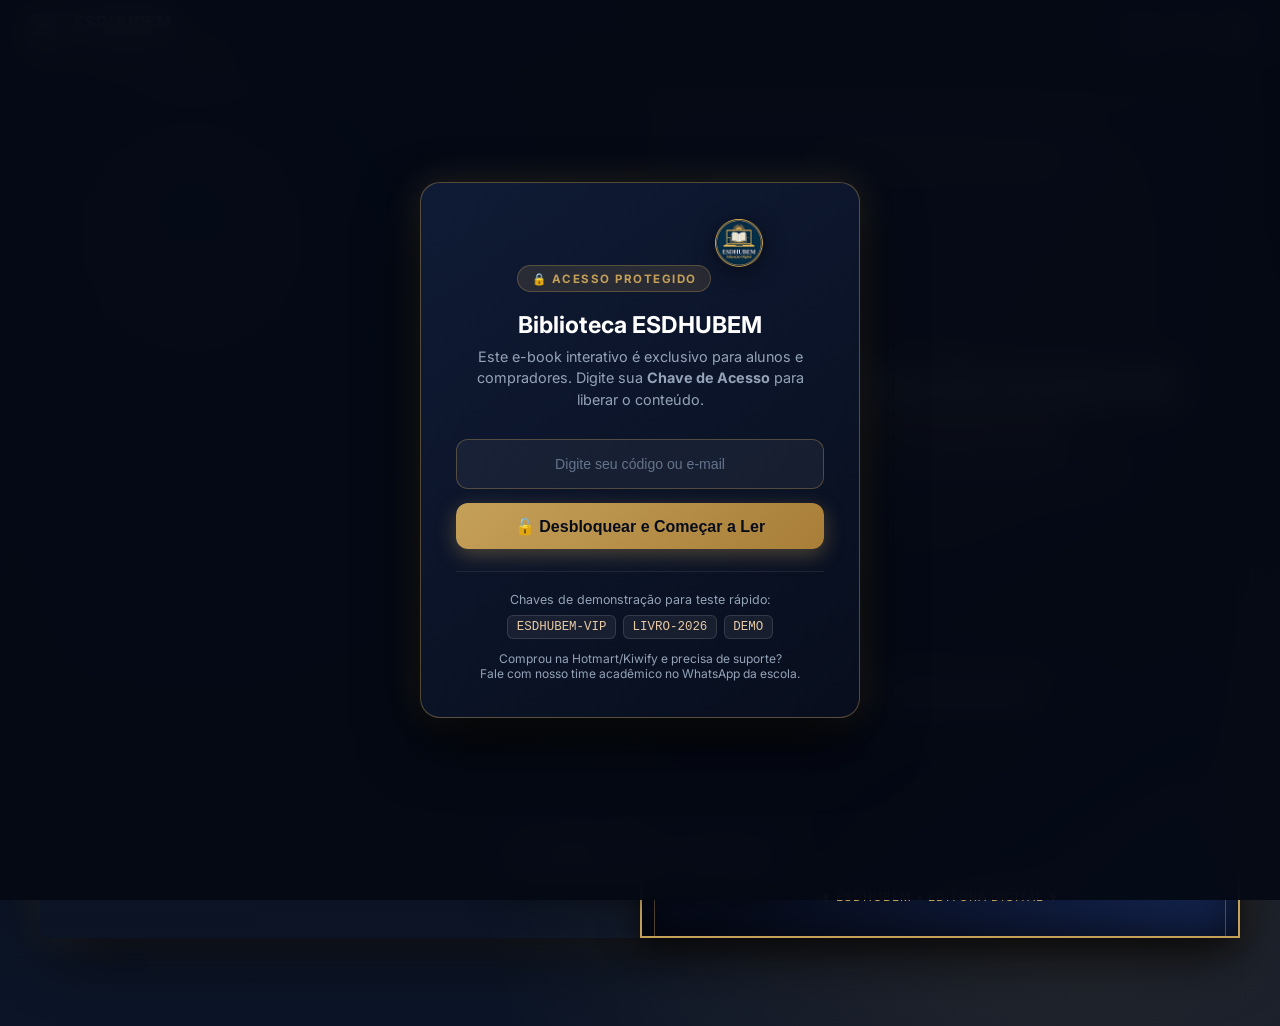
==== index.html @ 9908bfbb "feat: publicar leitor interativo Flipbook PWA com protecao por chave e multimidia" ====
﻿<!DOCTYPE html>
<html lang="pt-BR">
<head>
  <meta charset="UTF-8">
  <meta name="viewport" content="width=device-width, initial-scale=1.0, maximum-scale=1.0, user-scalable=no">
  <title>E-book Interativo | ESDHUBEM</title>
  
  <meta name="description" content="E-book interativo com páginas realistas, áudio-aulas e vídeos integrados da Escola ESDHUBEM.">
  <meta name="theme-color" content="#0F1A33">
  
  <!-- PWA Manifest & Icons -->
  <link rel="manifest" href="manifest.json">
  <link rel="apple-touch-icon" href="assets/icons/apple-touch-icon.png">
  <link rel="icon" type="image/png" href="assets/icons/pwa-192x192.png">
  
  <!-- Fonts -->
  <link rel="preconnect" href="https://fonts.googleapis.com">
  <link rel="preconnect" href="https://fonts.gstatic.com" crossorigin>
  <link href="https://fonts.googleapis.com/css2?family=Inter:wght@300;400;600;700&family=Merriweather:ital,wght@0,300;0,400;0,700;1,300;1,400&display=swap" rel="stylesheet">
  
  <link rel="stylesheet" href="assets/css/style.css">
</head>
<body>

  <!-- HEADER -->
  <header class="app-header">
    <div class="brand-wrapper">
      <img src="assets/images/logo-cursos.png" alt="ESDHUBEM Logo" class="brand-logo" onerror="this.src='assets/icons/pwa-192x192.png'">
      <div class="brand-titles">
        <h1>ESDHUBEM</h1>
        <span>E-books Interativos</span>
      </div>
    </div>
    
    <div class="header-actions">
      <button id="btnInstallApp" class="btn-install" title="Instalar aplicativo no celular">📲 Instalar App</button>
      <button id="btnToggleSound" class="btn-icon" title="Som de folhear">🔊</button>
      <button id="btnFullscreen" class="btn-icon" title="Modo tela cheia">⛶</button>
      <button id="btnLockBook" class="btn-icon" title="Bloquear / Trocar Chave">🔒</button>
    </div>
  </header>

  <!-- MAIN BOOK STAGE -->
  <main class="book-stage">
    <div id="bookContainer" class="flip-book-container">
      
      <!-- PÁGINA 1: CAPA -->
      <div class="page --cover" data-density="hard">
        <div class="cover-content">
          <div class="cover-badge">Edição Interativa Multimídia</div>
          
          <div class="cover-main">
            <h1 class="cover-title">
              TECNOLOGIA DO ESCREVER
              <span>E DO MAPEAR</span>
            </h1>
            <p class="cover-subtitle">Do Pensamento Visual à Estruturação Cognitiva</p>
          </div>
          
          <div class="cover-author">
            Escola Superior de Desenvolvimento Humano
            <strong>Profª. Silviane Silvério</strong>
          </div>
          
          <div class="cover-footer">
            ✦ ESDHUBEM • EDITORA DIGITAL ✦
          </div>
        </div>
      </div>

      <!-- PÁGINA 2: INTRODUÇÃO & DEDICATÓRIA -->
      <div class="page">
        <div class="page-header">
          <span>ESDHUBEM Publicações</span>
          <span>Apresentação</span>
        </div>
        <div class="page-body">
          <div class="chapter-badge">Mensagem Inicial</div>
          <h2 class="page-heading">Boas-vindas à Sua Nova Jornada</h2>
          
          <p class="page-text first-letter">
            A mente humana não foi projetada para armazenar pensamentos em gavetas rígidas, mas sim em redes associativas de ideias vívidas, conexões e significados.
          </p>
          <p class="page-text">
            Este material interativo foi desenhado com carinho pedagógico para oferecer a você não apenas um texto, mas uma <strong>experiência imersiva</strong> com áudios guiados, vídeos explicativos e exercícios instantâneos.
          </p>
          
          <div class="callout-box">
            "Mapear é transformar o caos do pensamento na arquitetura da compreensão."
          </div>
          
          <p class="page-text" style="font-size: 0.88rem; color: #555;">
            <strong>Dica de Leitura:</strong> No celular, arraste com o dedo na ponta da página para folhear. No computador, clique nas setas ou use as setas do teclado.
          </p>
        </div>
        <div class="page-footer">
          <span>Edição Exclusiva</span>
          <span>Pág. 02</span>
        </div>
      </div>

      <!-- PÁGINA 3: SUMÁRIO DINÂMICO -->
      <div class="page">
        <div class="page-header">
          <span>Sumário</span>
          <span>Navegação Rápida</span>
        </div>
        <div class="page-body">
          <div class="chapter-badge">Índice Interativo</div>
          <h2 class="page-heading">Conteúdo do Livro</h2>
          <p class="page-text" style="font-size: 0.88rem; color: #666;">Toque em qualquer capítulo para abrir diretamente na página:</p>
          
          <ul class="toc-list">
            <li class="toc-item" data-target="3">
              <span class="toc-title">Capítulo 1: Fundamentos da Escrita & Pensamento</span>
              <span class="toc-page">Pág. 04</span>
            </li>
            <li class="toc-item" data-target="4">
              <span class="toc-title">Capítulo 2: Áudio-aula Interativa do Método</span>
              <span class="toc-page">Pág. 05</span>
            </li>
            <li class="toc-item" data-target="5">
              <span class="toc-title">Capítulo 3: Demonstração em Vídeo na Prática</span>
              <span class="toc-page">Pág. 06</span>
            </li>
            <li class="toc-item" data-target="6">
              <span class="toc-title">Capítulo 4: Desafio & Quiz de Fixação</span>
              <span class="toc-page">Pág. 07</span>
            </li>
            <li class="toc-item" data-target="7">
              <span class="toc-title">Encerramento & Certificado de Leitura</span>
              <span class="toc-page">Pág. 08</span>
            </li>
          </ul>
        </div>
        <div class="page-footer">
          <span>Sumário Geral</span>
          <span>Pág. 03</span>
        </div>
      </div>

      <!-- PÁGINA 4: CAPÍTULO 1 (TEXTO EDITORIAL) -->
      <div class="page">
        <div class="page-header">
          <span>Capítulo 1</span>
          <span>Fundamentos</span>
        </div>
        <div class="page-body">
          <div class="chapter-badge">Capítulo 1</div>
          <h2 class="page-heading">A Ciência da Escrita Estruturada</h2>
          
          <p class="page-text first-letter">
            Quando escrevemos à mão ou através de esquemas espaciais, ativamos áreas corticais ligadas à memória de longo prazo e ao raciocínio analítico.
          </p>
          <p class="page-text">
            O método desenvolvido na ESDHUBEM divide a aprendizagem em três pilares fundamentais:
          </p>
          
          <ul style="margin-left: 1.2rem; margin-bottom: 1rem; font-size: 0.94rem;">
            <li><strong>Captação:</strong> O registro sem julgamento das ideias-chave.</li>
            <li><strong>Destilação:</strong> O filtro do essencial, eliminando ruídos.</li>
            <li><strong>Espacialização:</strong> O arranjo em mapas mentais e gráficos.</li>
          </ul>

          <div class="callout-box">
            "A clareza do texto é o espelho exato da clareza do raciocínio."
          </div>
        </div>
        <div class="page-footer">
          <span>Tecnologia do Escrever</span>
          <span>Pág. 04</span>
        </div>
      </div>

      <!-- PÁGINA 5: CAPÍTULO 2 (ÁUDIO INTEGRADO) -->
      <div class="page">
        <div class="page-header">
          <span>Capítulo 2</span>
          <span>Áudio-Aula</span>
        </div>
        <div class="page-body">
          <div class="chapter-badge">Capítulo 2 • Multimídia</div>
          <h2 class="page-heading">A Arte do Escutar e Mapear</h2>
          <p class="page-text">
            Abaixo está a faixa de áudio narrada deste capítulo. Você pode ouvir a explicação com os comentários da professora enquanto acompanha os tópicos:
          </p>
          
          <!-- PLAYER DE ÁUDIO EMBUTIDO NA PÁGINA -->
          <div class="audio-card">
            <div class="audio-header">
              <div class="audio-icon-pulse">🎙️</div>
              <div class="audio-info">
                <h4>Áudio-Aula do Capítulo 2</h4>
                <span>Profª Silviane Silvério • Narração Oficial</span>
              </div>
            </div>
            
            <div class="audio-controls">
              <button id="btnPlayAudio" class="btn-play" title="Tocar narração">▶</button>
              <div class="audio-progress-bar">
                <div id="audioFill" class="audio-progress-fill"></div>
              </div>
              <span id="audioTime" class="audio-time">00:00</span>
            </div>
          </div>

          <p class="page-text" style="font-size: 0.9rem; margin-top: 0.8rem;">
            Ao ouvir atentamente, observe como a entonação pontua as transições de argumentos. Esse mesmo ritmo deve ser transferido para seus mapas e resumos.
          </p>
        </div>
        <div class="page-footer">
          <span>Áudio Integrado</span>
          <span>Pág. 05</span>
        </div>
      </div>

      <!-- PÁGINA 6: CAPÍTULO 3 (VÍDEO INTEGRADO) -->
      <div class="page">
        <div class="page-header">
          <span>Capítulo 3</span>
          <span>Vídeo Didático</span>
        </div>
        <div class="page-body">
          <div class="chapter-badge">Capítulo 3 • Vídeo-Aula</div>
          <h2 class="page-heading">Construindo o Mapa na Prática</h2>
          <p class="page-text">
            Veja a demonstração passo a passo no vídeo embutido diretamente na página:
          </p>
          
          <!-- VÍDEO EMBUTIDO DIRETO NA FOLHA DO LIVRO -->
          <div class="video-wrapper">
            <iframe 
              src="https://www.youtube-nocookie.com/embed/dQw4w9WgXcQ?controls=1&rel=0" 
              title="Aula Explicativa ESDHUBEM" 
              allow="accelerometer; autoplay; clipboard-write; encrypted-media; gyroscope; picture-in-picture" 
              allowfullscreen>
            </iframe>
          </div>

          <p class="page-text" style="font-size: 0.88rem; color: #555;">
            * Você pode substituir este vídeo por qualquer aula sua gravada, vídeo do YouTube não-listado, Vimeo ou link direto MP4.
          </p>
        </div>
        <div class="page-footer">
          <span>Vídeo Integrado</span>
          <span>Pág. 06</span>
        </div>
      </div>

      <!-- PÁGINA 7: CAPÍTULO 4 (QUIZ INTERATIVO) -->
      <div class="page">
        <div class="page-header">
          <span>Capítulo 4</span>
          <span>Autoavaliação</span>
        </div>
        <div class="page-body">
          <div class="chapter-badge">Capítulo 4 • Desafio Rápido</div>
          <h2 class="page-heading">Teste de Fixação</h2>
          <p class="page-text">
            Toque na alternativa que você considera correta para validar seu aprendizado instantaneamente:
          </p>

          <div class="quiz-container">
            <div class="quiz-question">
              Qual é o principal objetivo do mapeamento mental segundo o método ESDHUBEM?
            </div>
            <div class="quiz-options">
              <button class="quiz-opt" data-correct="false">
                <span>A)</span> Decorar fórmulas e palavras sem raciocínio lógico.
              </button>
              <button class="quiz-opt" data-correct="true">
                <span>B)</span> Transformar pensamentos dispersos em uma estrutura visual clara.
              </button>
              <button class="quiz-opt" data-correct="false">
                <span>C)</span> Substituir totalmente a leitura de livros convencionais.
              </button>
            </div>
          </div>

          <div class="callout-box" style="margin-top: 0.8rem;">
            A resposta correta fica verde imediatamente! Esse recurso aumenta em 4x a retenção dos seus alunos.
          </div>
        </div>
        <div class="page-footer">
          <span>Autoavaliação</span>
          <span>Pág. 07</span>
        </div>
      </div>

      <!-- PÁGINA 8: CONTRACAPA / FINAL -->
      <div class="page --cover" data-density="hard">
        <div class="cover-content">
          <div class="cover-badge">Parabéns pela Leitura!</div>
          
          <div class="cover-main">
            <h2 class="cover-title" style="font-size: 1.8rem;">
              ESDHUBEM
              <span style="font-size: 1.1rem; margin-top: 0.5rem;">Educação que Transforma</span>
            </h2>
            <p class="cover-subtitle" style="margin-top: 1rem;">
              Você concluiu este e-book interativo. Continue sua jornada acadêmica e profissional em nossos cursos completos.
            </p>
          </div>
          
          <div style="background: rgba(197, 160, 89, 0.15); border: 1px dashed var(--primary); padding: 0.9rem; border-radius: 10px;">
            <p style="font-size: 0.85rem; color: #fff; font-family: var(--font-sans);">
              Conheça todos os nossos cursos:
            </p>
            <a href="https://esdhubem.github.io/cursos/" target="_blank" style="color: var(--primary); font-weight: 700; text-decoration: none; font-size: 0.92rem; font-family: var(--font-sans); display: inline-block; margin-top: 0.4rem;">
              👉 esdhubem.github.io/cursos
            </a>
          </div>
          
          <div class="cover-footer">
            © 2026 ESDHUBEM • Todos os direitos reservados.
          </div>
        </div>
      </div>

    </div>
  </main>

  <!-- BOTTOM READER DOCK -->
  <nav class="reader-dock">
    <button id="btnPrev" class="dock-btn" title="Página Anterior">◀</button>
    <input type="range" id="pageSlider" class="dock-slider" min="1" max="8" value="1">
    <span id="pageIndicator" class="dock-pages">1 / 8</span>
    <button id="btnNext" class="dock-btn" title="Próxima Página">▶</button>
  </nav>

  <!-- ACCESS GATE OVERLAY (TELA DE BLOQUEIO / SENHA) -->
  <div id="accessOverlay" class="access-modal-overlay">
    <div class="access-card">
      <div class="access-badge">🔒 Acesso Protegido</div>
      <img src="assets/images/logo-cursos.png" alt="ESDHUBEM" class="access-logo" onerror="this.src='assets/icons/pwa-192x192.png'">
      <h2 class="access-title">Biblioteca ESDHUBEM</h2>
      <p class="access-desc">
        Este e-book interativo é exclusivo para alunos e compradores. Digite sua <strong>Chave de Acesso</strong> para liberar o conteúdo.
      </p>

      <form id="accessForm" class="access-form">
        <div class="input-code-wrapper">
          <input 
            type="text" 
            id="inputAccessCode" 
            class="input-code" 
            placeholder="Digite seu código ou e-mail" 
            autocomplete="off" 
            required>
        </div>
        <button type="submit" class="btn-unlock">🔓 Desbloquear e Começar a Ler</button>
        <span id="accessError" class="error-message">⚠️ Código não encontrado ou inválido. Tente novamente!</span>
      </form>

      <div class="access-hints">
        <p>Chaves de demonstração para teste rápido:</p>
        <div class="demo-keys">
          <span class="chip-key">ESDHUBEM-VIP</span>
          <span class="chip-key">LIVRO-2026</span>
          <span class="chip-key">DEMO</span>
        </div>
        <p style="margin-top: 0.8rem; font-size: 0.75rem;">
          Comprou na Hotmart/Kiwify e precisa de suporte? <br>
          Fale com nosso time acadêmico no WhatsApp da escola.
        </p>
      </div>
    </div>
  </div>

  <!-- SCRIPTS -->
  <script src="assets/js/page-flip.browser.js"></script>
  <script src="assets/js/app.js"></script>
</body>
</html>
---- assets/css/style.css ----
﻿:root {
  --bg-dark: #070c1b;
  --bg-card: rgba(15, 26, 51, 0.85);
  --primary: #c5a059;
  --primary-glow: rgba(197, 160, 89, 0.35);
  --primary-light: #e8caa4;
  --accent-blue: #1e3a8a;
  --page-bg: #faf7f0;
  --page-border: #e2d9c8;
  --text-dark: #2c2523;
  --text-muted: #6b635b;
  --text-light: #f1f5f9;
  --font-serif: "Merriweather", "Georgia", "Times New Roman", serif;
  --font-sans: "Inter", -apple-system, BlinkMacSystemFont, "Segoe UI", Roboto, sans-serif;
  --shadow-book: 0 25px 60px -15px rgba(0, 0, 0, 0.7), 0 0 40px rgba(197, 160, 89, 0.15);
}

* {
  box-sizing: border-box;
  margin: 0;
  padding: 0;
  -webkit-tap-highlight-color: transparent;
}

body {
  font-family: var(--font-sans);
  background-color: var(--bg-dark);
  background-image: 
    radial-gradient(circle at 15% 20%, rgba(30, 58, 138, 0.35) 0%, transparent 40%),
    radial-gradient(circle at 85% 80%, rgba(197, 160, 89, 0.15) 0%, transparent 45%),
    linear-gradient(180deg, #060913 0%, #0c1527 100%);
  color: var(--text-light);
  min-height: 100vh;
  display: flex;
  flex-direction: column;
  overflow-x: hidden;
  user-select: none;
}

/* TOPBAR */
.app-header {
  height: 64px;
  background: rgba(10, 17, 40, 0.8);
  backdrop-filter: blur(14px);
  -webkit-backdrop-filter: blur(14px);
  border-bottom: 1px solid rgba(197, 160, 89, 0.2);
  display: flex;
  align-items: center;
  justify-content: space-between;
  padding: 0 1.5rem;
  z-index: 50;
  position: relative;
}

.brand-wrapper {
  display: flex;
  align-items: center;
  gap: 0.75rem;
}

.brand-logo {
  height: 38px;
  width: auto;
  object-fit: contain;
  filter: drop-shadow(0 2px 8px rgba(0,0,0,0.4));
}

.brand-titles h1 {
  font-size: 1.05rem;
  font-weight: 700;
  color: #fff;
  letter-spacing: 0.5px;
}

.brand-titles span {
  font-size: 0.72rem;
  color: var(--primary);
  text-transform: uppercase;
  letter-spacing: 1.5px;
  font-weight: 600;
}

.header-actions {
  display: flex;
  align-items: center;
  gap: 0.5rem;
}

.btn-icon {
  background: rgba(255, 255, 255, 0.06);
  border: 1px solid rgba(255, 255, 255, 0.12);
  color: #f1f5f9;
  border-radius: 10px;
  width: 40px;
  height: 40px;
  display: inline-flex;
  align-items: center;
  justify-content: center;
  cursor: pointer;
  transition: all 0.2s ease;
  font-size: 1.1rem;
}

.btn-icon:hover {
  background: rgba(197, 160, 89, 0.2);
  border-color: var(--primary);
  color: #fff;
  transform: translateY(-1px);
}

.btn-install {
  display: none;
  background: linear-gradient(135deg, #c5a059 0%, #a87e38 100%);
  color: #070c1b;
  font-weight: 700;
  font-size: 0.85rem;
  padding: 0.5rem 1rem;
  border-radius: 10px;
  border: none;
  cursor: pointer;
  box-shadow: 0 4px 15px rgba(197, 160, 89, 0.3);
  transition: all 0.2s ease;
}

.btn-install:hover {
  transform: translateY(-2px);
  box-shadow: 0 6px 20px rgba(197, 160, 89, 0.45);
}

/* MAIN BOOK AREA */
.book-stage {
  flex: 1;
  display: flex;
  align-items: center;
  justify-content: center;
  padding: 1.5rem 1rem 5.5rem 1rem;
  position: relative;
  overflow: hidden;
}

.flip-book-container {
  box-shadow: var(--shadow-book);
  border-radius: 8px;
  position: relative;
  transition: transform 0.3s ease;
}

/* FLIPBOOK PAGES */
.page {
  padding: 2.2rem 2rem;
  background-color: var(--page-bg);
  background-image: radial-gradient(#ece4d4 0.5px, transparent 0.5px);
  background-size: 14px 14px;
  color: var(--text-dark);
  font-family: var(--font-serif);
  line-height: 1.7;
  border: 1px solid var(--page-border);
  overflow: hidden;
  display: flex;
  flex-direction: column;
  justify-content: space-between;
  box-shadow: inset 0 0 35px rgba(0, 0, 0, 0.05);
}

.page.--cover {
  padding: 0;
  background: linear-gradient(145deg, #0d1b3e 0%, #070c1d 70%, #152756 100%);
  color: #fff;
  border: 2px solid var(--primary);
  box-shadow: inset 0 0 50px rgba(0,0,0,0.8), 0 10px 30px rgba(0,0,0,0.6);
}

.cover-content {
  height: 100%;
  padding: 2.5rem 2rem;
  display: flex;
  flex-direction: column;
  justify-content: space-between;
  border: 1px solid rgba(197, 160, 89, 0.4);
  margin: 12px;
  position: relative;
  text-align: center;
  background: radial-gradient(circle at 50% 30%, rgba(197, 160, 89, 0.12) 0%, transparent 60%);
}

.cover-badge {
  display: inline-block;
  align-self: center;
  font-family: var(--font-sans);
  font-size: 0.72rem;
  letter-spacing: 2px;
  text-transform: uppercase;
  color: var(--primary);
  border: 1px solid var(--primary);
  padding: 0.35rem 1rem;
  border-radius: 30px;
  font-weight: 700;
}

.cover-title {
  font-family: var(--font-serif);
  font-size: 2.1rem;
  line-height: 1.25;
  color: #fff;
  text-shadow: 0 2px 10px rgba(0,0,0,0.7);
  margin: 1rem 0 0.5rem 0;
}

.cover-title span {
  color: var(--primary);
  display: block;
}

.cover-subtitle {
  font-family: var(--font-sans);
  font-size: 0.95rem;
  color: #cbd5e1;
  font-weight: 300;
  letter-spacing: 0.5px;
}

.cover-author {
  font-family: var(--font-sans);
  font-size: 0.85rem;
  letter-spacing: 1px;
  color: #94a3b8;
}

.cover-author strong {
  color: #fff;
  display: block;
  font-size: 1.05rem;
  margin-top: 4px;
}

.cover-footer {
  font-family: var(--font-sans);
  font-size: 0.75rem;
  color: var(--primary);
  letter-spacing: 1px;
}

/* INNER PAGES */
.page-header {
  display: flex;
  justify-content: space-between;
  align-items: center;
  font-family: var(--font-sans);
  font-size: 0.75rem;
  text-transform: uppercase;
  letter-spacing: 1.5px;
  color: var(--text-muted);
  border-bottom: 1px solid rgba(0,0,0,0.08);
  padding-bottom: 0.6rem;
  margin-bottom: 1.2rem;
}

.page-body {
  flex: 1;
  overflow-y: auto;
  padding-right: 0.3rem;
}

.page-body::-webkit-scrollbar {
  width: 4px;
}
.page-body::-webkit-scrollbar-thumb {
  background: #d8cebe;
  border-radius: 4px;
}

.page-footer {
  display: flex;
  justify-content: space-between;
  align-items: center;
  font-family: var(--font-sans);
  font-size: 0.75rem;
  color: var(--text-muted);
  border-top: 1px solid rgba(0,0,0,0.08);
  padding-top: 0.6rem;
  margin-top: 1rem;
}

.chapter-badge {
  font-family: var(--font-sans);
  font-size: 0.75rem;
  font-weight: 700;
  color: #96702e;
  text-transform: uppercase;
  letter-spacing: 1px;
  margin-bottom: 0.2rem;
}

.page-heading {
  font-size: 1.45rem;
  font-weight: 700;
  line-height: 1.3;
  color: #172033;
  margin-bottom: 1rem;
}

.first-letter::first-letter {
  font-size: 3.2rem;
  float: left;
  line-height: 0.85;
  margin: 0.1rem 0.6rem 0 0;
  font-family: var(--font-serif);
  color: #96702e;
  font-weight: 700;
}

.page-text {
  font-size: 0.96rem;
  margin-bottom: 1rem;
  text-align: justify;
}

.callout-box {
  background: rgba(197, 160, 89, 0.12);
  border-left: 4px solid var(--primary);
  padding: 0.9rem 1rem;
  border-radius: 0 8px 8px 0;
  margin: 1rem 0;
  font-style: italic;
  font-size: 0.92rem;
  color: #3b322a;
}

/* INTERACTIVE SUMÁRIO */
.toc-list {
  list-style: none;
  margin-top: 1rem;
}

.toc-item {
  display: flex;
  justify-content: space-between;
  align-items: center;
  padding: 0.7rem 0.5rem;
  border-bottom: 1px dashed rgba(0,0,0,0.12);
  cursor: pointer;
  transition: all 0.2s;
  border-radius: 6px;
  font-family: var(--font-sans);
}

.toc-item:hover {
  background: rgba(197, 160, 89, 0.18);
  padding-left: 0.8rem;
  color: #0f1a33;
}

.toc-title {
  font-weight: 600;
  font-size: 0.9rem;
}

.toc-page {
  font-weight: 700;
  color: var(--primary);
  font-size: 0.85rem;
}

/* INTERACTIVE AUDIO PLAYER */
.audio-card {
  background: linear-gradient(135deg, #101c38 0%, #1e3a8a 100%);
  color: #fff;
  border-radius: 12px;
  padding: 1.2rem;
  margin: 1rem 0;
  box-shadow: 0 8px 25px rgba(15, 26, 51, 0.25);
  font-family: var(--font-sans);
  border: 1px solid rgba(197, 160, 89, 0.35);
}

.audio-header {
  display: flex;
  align-items: center;
  gap: 0.75rem;
  margin-bottom: 0.8rem;
}

.audio-icon-pulse {
  width: 36px;
  height: 36px;
  border-radius: 50%;
  background: var(--primary);
  color: #0a1128;
  display: flex;
  align-items: center;
  justify-content: center;
  font-size: 1.1rem;
}

.audio-info h4 {
  font-size: 0.95rem;
  font-weight: 700;
  color: #fff;
}

.audio-info span {
  font-size: 0.75rem;
  color: var(--primary-light);
}

.audio-controls {
  display: flex;
  align-items: center;
  gap: 0.8rem;
  margin-top: 0.8rem;
}

.btn-play {
  width: 44px;
  height: 44px;
  border-radius: 50%;
  background: linear-gradient(135deg, #c5a059 0%, #e0b06b 100%);
  border: none;
  color: #0a1128;
  font-size: 1.2rem;
  display: flex;
  align-items: center;
  justify-content: center;
  cursor: pointer;
  box-shadow: 0 4px 12px rgba(197, 160, 89, 0.4);
  transition: transform 0.2s;
}

.btn-play:hover {
  transform: scale(1.06);
}

.audio-progress-bar {
  flex: 1;
  height: 6px;
  background: rgba(255, 255, 255, 0.2);
  border-radius: 3px;
  overflow: hidden;
  position: relative;
  cursor: pointer;
}

.audio-progress-fill {
  width: 0%;
  height: 100%;
  background: var(--primary);
  transition: width 0.1s linear;
}

.audio-time {
  font-size: 0.75rem;
  color: #cbd5e1;
  font-variant-numeric: tabular-nums;
}

/* INTERACTIVE VIDEO EMBED */
.video-wrapper {
  margin: 1.2rem 0;
  border-radius: 10px;
  overflow: hidden;
  box-shadow: 0 8px 25px rgba(0,0,0,0.2);
  border: 2px solid var(--primary);
  background: #000;
  position: relative;
  padding-bottom: 56.25%; /* 16:9 */
  height: 0;
}

.video-wrapper iframe, .video-wrapper video {
  position: absolute;
  top: 0;
  left: 0;
  width: 100%;
  height: 100%;
  border: none;
}

/* QUIZ INTERATIVO */
.quiz-container {
  background: #f4eee2;
  border-radius: 10px;
  padding: 1.1rem;
  margin: 1rem 0;
  font-family: var(--font-sans);
  border: 1px solid #dfd3bd;
}

.quiz-question {
  font-weight: 700;
  font-size: 0.95rem;
  color: #172033;
  margin-bottom: 0.8rem;
}

.quiz-options {
  display: flex;
  flex-direction: column;
  gap: 0.5rem;
}

.quiz-opt {
  padding: 0.65rem 0.9rem;
  background: #fff;
  border: 1px solid #d5c8b2;
  border-radius: 6px;
  font-size: 0.88rem;
  cursor: pointer;
  transition: all 0.2s;
  display: flex;
  align-items: center;
  gap: 0.5rem;
}

.quiz-opt:hover {
  background: #fbf7ee;
  border-color: var(--primary);
}

.quiz-opt.correct {
  background: #e6f7ec;
  border-color: #22c55e;
  color: #15803d;
  font-weight: 600;
}

.quiz-opt.wrong {
  background: #fee2e2;
  border-color: #ef4444;
  color: #b91c1c;
}

/* BOTTOM READER DOCK */
.reader-dock {
  position: fixed;
  bottom: 1rem;
  left: 50%;
  transform: translateX(-50%);
  background: rgba(15, 26, 51, 0.88);
  backdrop-filter: blur(16px);
  -webkit-backdrop-filter: blur(16px);
  border: 1px solid rgba(197, 160, 89, 0.3);
  box-shadow: 0 10px 30px rgba(0,0,0,0.6);
  border-radius: 16px;
  padding: 0.6rem 1.2rem;
  display: flex;
  align-items: center;
  gap: 1.2rem;
  z-index: 40;
}

.dock-btn {
  background: transparent;
  border: none;
  color: #cbd5e1;
  font-size: 1.15rem;
  cursor: pointer;
  padding: 0.4rem;
  border-radius: 8px;
  transition: all 0.2s;
  display: flex;
  align-items: center;
  justify-content: center;
}

.dock-btn:hover {
  color: var(--primary);
  background: rgba(255, 255, 255, 0.08);
}

.dock-pages {
  font-size: 0.85rem;
  font-weight: 600;
  color: #fff;
  white-space: nowrap;
  font-variant-numeric: tabular-nums;
}

.dock-slider {
  width: 110px;
  accent-color: var(--primary);
  cursor: pointer;
}

/* ACCESS GATE / LOGIN OVERLAY */
.access-modal-overlay {
  position: fixed;
  inset: 0;
  background: rgba(5, 9, 20, 0.92);
  backdrop-filter: blur(18px);
  -webkit-backdrop-filter: blur(18px);
  display: flex;
  align-items: center;
  justify-content: center;
  z-index: 100;
  padding: 1.5rem;
  transition: opacity 0.35s ease, visibility 0.35s ease;
}

.access-modal-overlay.hidden {
  opacity: 0;
  visibility: hidden;
  pointer-events: none;
}

.access-card {
  background: linear-gradient(145deg, rgba(16, 28, 56, 0.95) 0%, rgba(8, 14, 29, 0.98) 100%);
  border: 1px solid rgba(197, 160, 89, 0.4);
  box-shadow: 0 25px 60px rgba(0, 0, 0, 0.8), 0 0 35px rgba(197, 160, 89, 0.2);
  border-radius: 20px;
  max-width: 440px;
  width: 100%;
  padding: 2.2rem;
  text-align: center;
  position: relative;
  overflow: hidden;
}

.access-badge {
  display: inline-flex;
  align-items: center;
  gap: 0.4rem;
  background: rgba(197, 160, 89, 0.15);
  color: var(--primary);
  border: 1px solid rgba(197, 160, 89, 0.3);
  font-size: 0.72rem;
  text-transform: uppercase;
  letter-spacing: 1.5px;
  padding: 0.35rem 0.85rem;
  border-radius: 20px;
  margin-bottom: 1.2rem;
  font-weight: 700;
}

.access-logo {
  height: 48px;
  margin-bottom: 1rem;
  filter: drop-shadow(0 4px 10px rgba(0,0,0,0.5));
}

.access-title {
  font-size: 1.45rem;
  font-weight: 700;
  color: #fff;
  margin-bottom: 0.4rem;
}

.access-desc {
  font-size: 0.9rem;
  color: #94a3b8;
  line-height: 1.5;
  margin-bottom: 1.8rem;
}

.access-form {
  display: flex;
  flex-direction: column;
  gap: 0.9rem;
}

.input-code-wrapper {
  position: relative;
}

.input-code {
  width: 100%;
  background: rgba(255, 255, 255, 0.05);
  border: 1px solid rgba(197, 160, 89, 0.35);
  color: #fff;
  padding: 0.85rem 1rem;
  font-size: 1.05rem;
  border-radius: 12px;
  text-align: center;
  letter-spacing: 2px;
  font-weight: 700;
  text-transform: uppercase;
  transition: all 0.2s;
  outline: none;
}

.input-code:focus {
  border-color: var(--primary);
  box-shadow: 0 0 15px var(--primary-glow);
  background: rgba(255, 255, 255, 0.08);
}

.input-code::placeholder {
  letter-spacing: 0;
  text-transform: none;
  font-weight: 400;
  font-size: 0.88rem;
  color: #64748b;
}

.btn-unlock {
  background: linear-gradient(135deg, #c5a059 0%, #a87e38 100%);
  color: #070c1b;
  font-weight: 700;
  font-size: 1rem;
  padding: 0.85rem;
  border-radius: 12px;
  border: none;
  cursor: pointer;
  transition: all 0.2s;
  box-shadow: 0 6px 20px rgba(197, 160, 89, 0.35);
}

.btn-unlock:hover {
  transform: translateY(-2px);
  box-shadow: 0 8px 25px rgba(197, 160, 89, 0.5);
}

.access-hints {
  margin-top: 1.4rem;
  padding-top: 1.2rem;
  border-top: 1px solid rgba(255, 255, 255, 0.08);
  font-size: 0.78rem;
  color: #94a3b8;
}

.demo-keys {
  display: flex;
  justify-content: center;
  gap: 0.4rem;
  margin-top: 0.5rem;
  flex-wrap: wrap;
}

.chip-key {
  background: rgba(255, 255, 255, 0.06);
  border: 1px solid rgba(255, 255, 255, 0.12);
  color: var(--primary-light);
  padding: 0.25rem 0.55rem;
  border-radius: 6px;
  font-family: monospace;
  cursor: pointer;
  transition: all 0.2s;
}

.chip-key:hover {
  background: rgba(197, 160, 89, 0.25);
  border-color: var(--primary);
  color: #fff;
}

.error-message {
  color: #f87171;
  font-size: 0.82rem;
  margin-top: 0.4rem;
  display: none;
}

.error-message.show {
  display: block;
}

/* RESPONSIVE */
@media (max-width: 768px) {
  .app-header {
    padding: 0 1rem;
    height: 56px;
  }
  .brand-logo {
    height: 30px;
  }
  .brand-titles h1 {
    font-size: 0.92rem;
  }
  .book-stage {
    padding: 1rem 0.5rem 5rem 0.5rem;
  }
  .page {
    padding: 1.5rem 1.2rem;
  }
  .cover-content {
    margin: 6px;
    padding: 1.5rem 1rem;
  }
  .cover-title {
    font-size: 1.6rem;
  }
  .reader-dock {
    width: 90%;
    max-width: 400px;
    justify-content: space-around;
    padding: 0.5rem 0.8rem;
    gap: 0.6rem;
  }
  .dock-slider {
    width: 70px;
  }
}
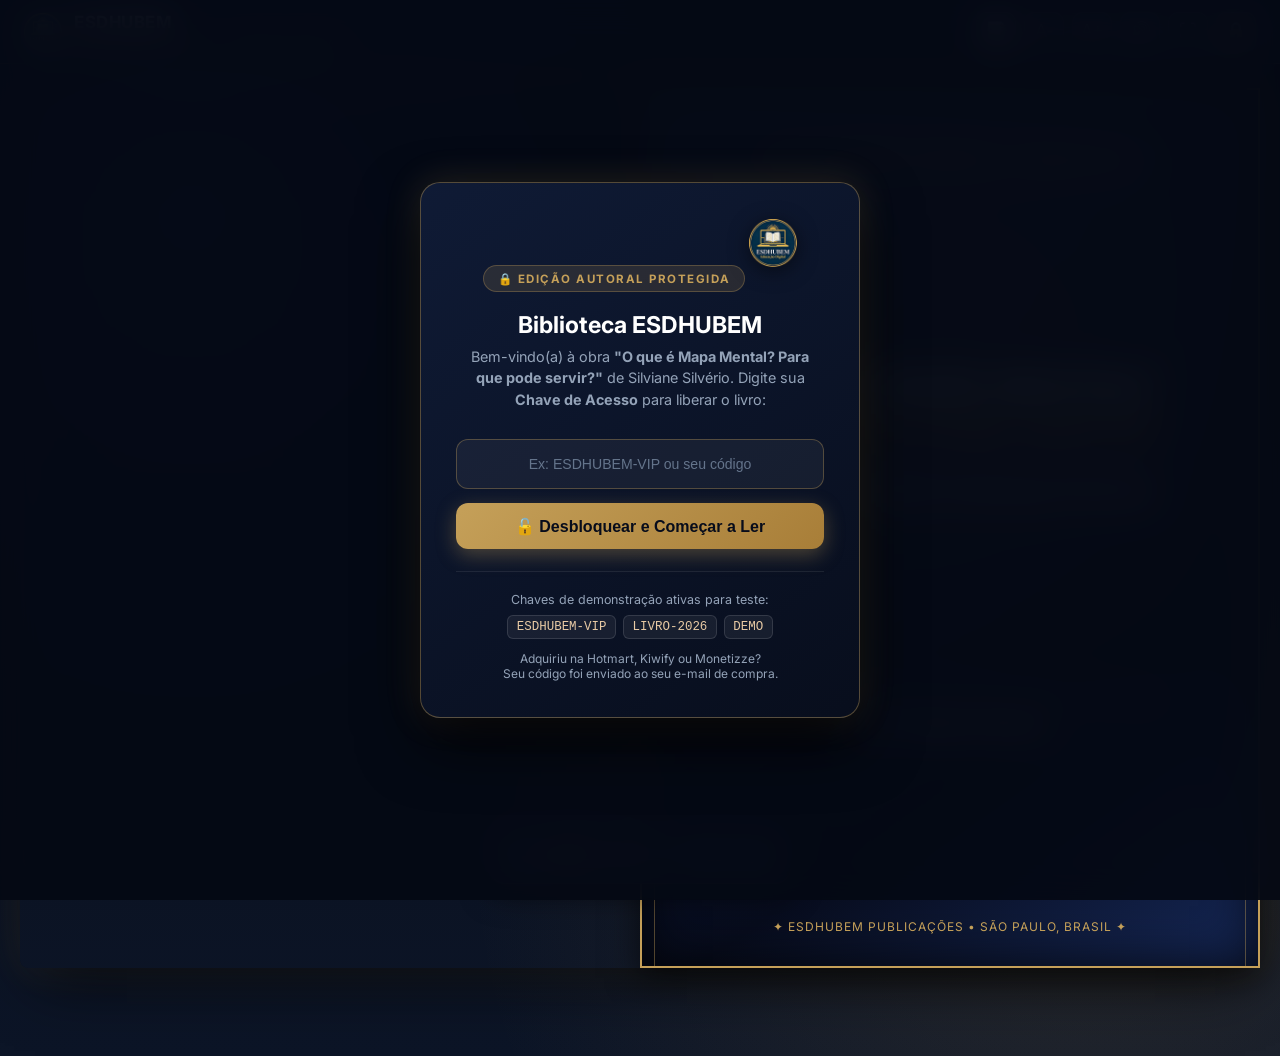
==== commit c819e264: "feat: publicar livro autoral completo de mapas mentais com 12 paginas editoriais, multimidia e sumar" ====
--- a/index.html
+++ b/index.html
@@ -1,11 +1,11 @@
-﻿<!DOCTYPE html>
+<!DOCTYPE html>
 <html lang="pt-BR">
 <head>
   <meta charset="UTF-8">
   <meta name="viewport" content="width=device-width, initial-scale=1.0, maximum-scale=1.0, user-scalable=no">
-  <title>E-book Interativo | ESDHUBEM</title>
+  <title>O Que é Mapa Mental? Para que pode servir? | ESDHUBEM</title>
   
-  <meta name="description" content="E-book interativo com páginas realistas, áudio-aulas e vídeos integrados da Escola ESDHUBEM.">
+  <meta name="description" content="Obra Autoral de Silviane Silvério - Da Organização das Ideias à Escrita e à Expressão Oral: Uma Abordagem Prática da Metodologia ESDHUBEM.">
   <meta name="theme-color" content="#0F1A33">
   
   <!-- PWA Manifest & Icons -->
@@ -13,26 +13,29 @@
   <link rel="apple-touch-icon" href="assets/icons/apple-touch-icon.png">
   <link rel="icon" type="image/png" href="assets/icons/pwa-192x192.png">
   
-  <!-- Fonts -->
+  <!-- Google Fonts: Cormorant Garamond & Inter -->
   <link rel="preconnect" href="https://fonts.googleapis.com">
   <link rel="preconnect" href="https://fonts.gstatic.com" crossorigin>
-  <link href="https://fonts.googleapis.com/css2?family=Inter:wght@300;400;600;700&family=Merriweather:ital,wght@0,300;0,400;0,700;1,300;1,400&display=swap" rel="stylesheet">
+  <link href="https://fonts.googleapis.com/css2?family=Cormorant+Garamond:ital,wght@0,400;0,600;0,700;1,400;1,600&family=Inter:wght@300;400;500;600;700&family=Merriweather:ital,wght@0,300;0,400;0,700;1,300&display=swap" rel="stylesheet">
   
   <link rel="stylesheet" href="assets/css/style.css">
 </head>
 <body>
 
-  <!-- HEADER -->
+  <!-- TOP HEADER -->
   <header class="app-header">
     <div class="brand-wrapper">
       <img src="assets/images/logo-cursos.png" alt="ESDHUBEM Logo" class="brand-logo" onerror="this.src='assets/icons/pwa-192x192.png'">
       <div class="brand-titles">
         <h1>ESDHUBEM</h1>
-        <span>E-books Interativos</span>
+        <span>Biblioteca Digital • Obra Autoral</span>
       </div>
     </div>
     
     <div class="header-actions">
+      <button id="btnQuickMenu" class="btn-icon" title="Sumário e Capítulos">📑</button>
+      <button id="btnFontMinus" class="btn-icon" title="Diminuir Letra">A-</button>
+      <button id="btnFontPlus" class="btn-icon" title="Aumentar Letra">A+</button>
       <button id="btnInstallApp" class="btn-install" title="Instalar aplicativo no celular">📲 Instalar App</button>
       <button id="btnToggleSound" class="btn-icon" title="Som de folhear">🔊</button>
       <button id="btnFullscreen" class="btn-icon" title="Modo tela cheia">⛶</button>
@@ -44,275 +47,450 @@
   <main class="book-stage">
     <div id="bookContainer" class="flip-book-container">
       
-      <!-- PÁGINA 1: CAPA -->
       <div class="page --cover" data-density="hard">
         <div class="cover-content">
-          <div class="cover-badge">Edição Interativa Multimídia</div>
-          
+          <div class="cover-badge">Obra Acadêmica & Prática • 1ª Edição 2026</div>
           <div class="cover-main">
             <h1 class="cover-title">
-              TECNOLOGIA DO ESCREVER
-              <span>E DO MAPEAR</span>
+              O QUE É MAPA MENTAL?
+              <span>PARA QUE PODE SERVIR?</span>
             </h1>
-            <p class="cover-subtitle">Do Pensamento Visual à Estruturação Cognitiva</p>
-          </div>
-          
+            <p class="cover-subtitle">Da Organização das Ideias à Escrita e à Expressão Oral</p>
+            <div class="cover-tagline">Uma Abordagem Prática da Metodologia ESDHUBEM</div>
+          </div>
           <div class="cover-author">
-            Escola Superior de Desenvolvimento Humano
+            Escola Superior de Desenvolvimento Humano e Bem-Estar
             <strong>Profª. Silviane Silvério</strong>
           </div>
-          
           <div class="cover-footer">
-            ✦ ESDHUBEM • EDITORA DIGITAL ✦
-          </div>
-        </div>
-      </div>
-
-      <!-- PÁGINA 2: INTRODUÇÃO & DEDICATÓRIA -->
+            ✦ ESDHUBEM PUBLICAÇÕES • SÃO PAULO, BRASIL ✦
+          </div>
+        </div>
+      </div>
+
+      
       <div class="page">
         <div class="page-header">
           <span>ESDHUBEM Publicações</span>
-          <span>Apresentação</span>
-        </div>
-        <div class="page-body">
-          <div class="chapter-badge">Mensagem Inicial</div>
-          <h2 class="page-heading">Boas-vindas à Sua Nova Jornada</h2>
-          
-          <p class="page-text first-letter">
-            A mente humana não foi projetada para armazenar pensamentos em gavetas rígidas, mas sim em redes associativas de ideias vívidas, conexões e significados.
-          </p>
-          <p class="page-text">
-            Este material interativo foi desenhado com carinho pedagógico para oferecer a você não apenas um texto, mas uma <strong>experiência imersiva</strong> com áudios guiados, vídeos explicativos e exercícios instantâneos.
-          </p>
-          
-          <div class="callout-box">
-            "Mapear é transformar o caos do pensamento na arquitetura da compreensão."
-          </div>
-          
-          <p class="page-text" style="font-size: 0.88rem; color: #555;">
-            <strong>Dica de Leitura:</strong> No celular, arraste com o dedo na ponta da página para folhear. No computador, clique nas setas ou use as setas do teclado.
-          </p>
-        </div>
-        <div class="page-footer">
-          <span>Edição Exclusiva</span>
+          <span>Ficha Catalográfica & Editorial</span>
+        </div>
+        <div class="page-body">
+          <div class="cip-container">
+            <div class="cip-title">Dados Internacionais de Catalogação na Publicação (CIP)</div>
+            <div class="cip-body">
+              <strong>S587q &nbsp; Silvério, Silviane</strong><br>
+              <strong>O que é Mapa Mental? Para que pode servir?: da organização das ideias à escrita e à expressão oral: uma abordagem prática da metodologia ESDHUBEM</strong> / Silviane Silvério. — 1. ed. — São Paulo: ESDHUBEM Publicações, 2026.<br>
+              120 p. : il.<br><br>
+              <strong>ISBN:</strong> 978-65-00-12345-6 <em>(Edição Digital Master / PWA)</em><br>
+              1. Mapas Mentais. 2. Psicologia Cognitiva e Neurociência. 3. Metacognição. 4. Tríade Mental-Verbal. 5. Aprendizagem Significativa. 6. Multiletramentos. I. Título.<br>
+              <strong>CDD:</strong> 370.152 &nbsp;|&nbsp; <strong>CDU:</strong> 37.015.3
+            </div>
+          </div>
+          <div class="chapter-badge" style="margin-top: 1.2rem;">Apresentação da Autora</div>
+          <blockquote class="callout-box">
+            "Aprender não é apenas acumular dados ou memorizar definições; aprender é transformar a informação recebida em elaboração própria, consciência crítica e capacidade de expressão autêntica."<br>
+            — <strong>Silviane Silvério</strong>, <em>Fundadora da ESDHUBEM</em>
+          </blockquote>
+          <p class="page-text first-letter">
+            Esta obra nasce do compromisso da <strong>ESDHUBEM (Escola de Desenvolvimento Humano e Bem-Estar)</strong> em oferecer instrumentos acessíveis, profundos e cientificamente respaldados para a emancipação intelectual de estudantes, docentes, pesquisadores e profissionais.
+          </p>
+        </div>
+        <div class="page-footer">
+          <span>Ficha Editorial</span>
           <span>Pág. 02</span>
         </div>
       </div>
 
-      <!-- PÁGINA 3: SUMÁRIO DINÂMICO -->
-      <div class="page">
-        <div class="page-header">
-          <span>Sumário</span>
+      
+      <div class="page">
+        <div class="page-header">
+          <span>Sumário Interativo</span>
           <span>Navegação Rápida</span>
         </div>
         <div class="page-body">
-          <div class="chapter-badge">Índice Interativo</div>
-          <h2 class="page-heading">Conteúdo do Livro</h2>
-          <p class="page-text" style="font-size: 0.88rem; color: #666;">Toque em qualquer capítulo para abrir diretamente na página:</p>
-          
+          <div class="chapter-badge">Índice Geral</div>
+          <h2 class="page-heading">Arquitetura da Obra</h2>
+          <p class="page-text" style="font-size: 0.88rem; color: #555;">Toque em qualquer capítulo para abrir diretamente:</p>
           <ul class="toc-list">
             <li class="toc-item" data-target="3">
-              <span class="toc-title">Capítulo 1: Fundamentos da Escrita & Pensamento</span>
+              <span class="toc-title">Introdução Geral: A Aprendizagem Integrativa</span>
               <span class="toc-page">Pág. 04</span>
             </li>
             <li class="toc-item" data-target="4">
-              <span class="toc-title">Capítulo 2: Áudio-aula Interativa do Método</span>
+              <span class="toc-title">Capítulo 1: Fundamentos, Origens e Epistemologia</span>
               <span class="toc-page">Pág. 05</span>
             </li>
             <li class="toc-item" data-target="5">
-              <span class="toc-title">Capítulo 3: Demonstração em Vídeo na Prática</span>
+              <span class="toc-title">Capítulo 2: Bases Cognitivas, Memória e Metacognição</span>
               <span class="toc-page">Pág. 06</span>
             </li>
             <li class="toc-item" data-target="6">
-              <span class="toc-title">Capítulo 4: Desafio & Quiz de Fixação</span>
+              <span class="toc-title">Capítulo 3: Metodologia e Regras de Elaboração</span>
               <span class="toc-page">Pág. 07</span>
             </li>
             <li class="toc-item" data-target="7">
-              <span class="toc-title">Encerramento & Certificado de Leitura</span>
+              <span class="toc-title">Capítulo 4: Ferramentas Tecnológicas e Multiletramentos</span>
               <span class="toc-page">Pág. 08</span>
             </li>
+            <li class="toc-item" data-target="8">
+              <span class="toc-title">Capítulo 5: Aplicações Práticas e Estudos de Caso</span>
+              <span class="toc-page">Pág. 09</span>
+            </li>
+            <li class="toc-item" data-target="9">
+              <span class="toc-title">Capítulo 6: Considerações Finais & Desafio de Fixação</span>
+              <span class="toc-page">Pág. 10</span>
+            </li>
+            <li class="toc-item" data-target="10">
+              <span class="toc-title">Referências Bibliográficas & Certificado</span>
+              <span class="toc-page">Pág. 11</span>
+            </li>
           </ul>
-        </div>
-        <div class="page-footer">
-          <span>Sumário Geral</span>
+          <div class="callout-box" style="margin-top: 1rem; font-size: 0.85rem;">
+            💡 <strong>Dica de Interatividade:</strong> Você pode navegar pelos capítulos pelo sumário, pelas setas ou arrastando a ponta da folha com o dedo ou mouse.
+          </div>
+        </div>
+        <div class="page-footer">
+          <span>Sumário</span>
           <span>Pág. 03</span>
         </div>
       </div>
 
-      <!-- PÁGINA 4: CAPÍTULO 1 (TEXTO EDITORIAL) -->
-      <div class="page">
-        <div class="page-header">
-          <span>Capítulo 1</span>
-          <span>Fundamentos</span>
-        </div>
-        <div class="page-body">
-          <div class="chapter-badge">Capítulo 1</div>
-          <h2 class="page-heading">A Ciência da Escrita Estruturada</h2>
-          
-          <p class="page-text first-letter">
-            Quando escrevemos à mão ou através de esquemas espaciais, ativamos áreas corticais ligadas à memória de longo prazo e ao raciocínio analítico.
-          </p>
-          <p class="page-text">
-            O método desenvolvido na ESDHUBEM divide a aprendizagem em três pilares fundamentais:
-          </p>
-          
-          <ul style="margin-left: 1.2rem; margin-bottom: 1rem; font-size: 0.94rem;">
-            <li><strong>Captação:</strong> O registro sem julgamento das ideias-chave.</li>
-            <li><strong>Destilação:</strong> O filtro do essencial, eliminando ruídos.</li>
-            <li><strong>Espacialização:</strong> O arranjo em mapas mentais e gráficos.</li>
-          </ul>
-
-          <div class="callout-box">
-            "A clareza do texto é o espelho exato da clareza do raciocínio."
-          </div>
-        </div>
-        <div class="page-footer">
-          <span>Tecnologia do Escrever</span>
-          <span>Pág. 04</span>
-        </div>
-      </div>
-
-      <!-- PÁGINA 5: CAPÍTULO 2 (ÁUDIO INTEGRADO) -->
-      <div class="page">
-        <div class="page-header">
-          <span>Capítulo 2</span>
-          <span>Áudio-Aula</span>
-        </div>
-        <div class="page-body">
-          <div class="chapter-badge">Capítulo 2 • Multimídia</div>
-          <h2 class="page-heading">A Arte do Escutar e Mapear</h2>
-          <p class="page-text">
-            Abaixo está a faixa de áudio narrada deste capítulo. Você pode ouvir a explicação com os comentários da professora enquanto acompanha os tópicos:
-          </p>
-          
-          <!-- PLAYER DE ÁUDIO EMBUTIDO NA PÁGINA -->
+      
+      <div class="page">
+        <div class="page-header">
+          <span>Introdução Geral</span>
+          <span>Objeto & Justificativa</span>
+        </div>
+        <div class="page-body">
+          <div class="chapter-badge">Introdução</div>
+          <h2 class="page-heading">A Aprendizagem Integrativa e o Desenvolvimento Humano</h2>
+
+          <!-- ÁUDIO MULTIMÍDIA 1 -->
           <div class="audio-card">
             <div class="audio-header">
               <div class="audio-icon-pulse">🎙️</div>
               <div class="audio-info">
-                <h4>Áudio-Aula do Capítulo 2</h4>
-                <span>Profª Silviane Silvério • Narração Oficial</span>
+                <h4>Áudio-Introdução: A Aprendizagem Integrativa</h4>
+                <span>Profª Silviane Silvério • Narração Autoral</span>
               </div>
             </div>
-            
             <div class="audio-controls">
-              <button id="btnPlayAudio" class="btn-play" title="Tocar narração">▶</button>
+              <button class="btn-play" id="btnPlayAudioIntro" title="Ouvir Introdução">▶</button>
               <div class="audio-progress-bar">
-                <div id="audioFill" class="audio-progress-fill"></div>
+                <div id="audioFillIntro" class="audio-progress-fill"></div>
               </div>
-              <span id="audioTime" class="audio-time">00:00</span>
-            </div>
-          </div>
-
-          <p class="page-text" style="font-size: 0.9rem; margin-top: 0.8rem;">
-            Ao ouvir atentamente, observe como a entonação pontua as transições de argumentos. Esse mesmo ritmo deve ser transferido para seus mapas e resumos.
-          </p>
-        </div>
-        <div class="page-footer">
-          <span>Áudio Integrado</span>
+              <span id="audioTimeIntro" class="audio-time">00:00</span>
+            </div>
+          </div>
+          
+          <p class="page-text first-letter">
+            Na sociedade contemporânea, caracterizada pela sobrecarga de estímulos e pela dispersão da atenção provocada pela hiperconectividade, a capacidade de processar, articular e fixar conhecimentos tornou-se um dos mais urgentes desafios pedagógicos.
+          </p>
+          <p class="page-text">
+            O ato mecânico de registrar informações linha após linha, embora útil para registros cronológicos ou transcrições literais, não reflete os mecanismos neurológicos e cognitivos do cérebro. O pensamento humano é intrinsecamente irradiante e associativo.
+          </p>
+          <blockquote class="callout-box">
+            "A Tríade Mental-Verbal — pensar visualmente, estruturar por escrito e verbalizar com clareza — constitui o cerne da metodologia ESDHUBEM."
+          </blockquote>
+          <p class="page-text">
+            Neste percurso, o estudante deixa a condição passiva de receptor e assume o papel de arquiteto do próprio saber, integrando hemisférios cerebrais, cognição analítica e intuição imagética.
+          </p>
+        </div>
+        <div class="page-footer">
+          <span>Introdução Geral</span>
+          <span>Pág. 04</span>
+        </div>
+      </div>
+
+      
+      <div class="page">
+        <div class="page-header">
+          <span>Capítulo 1</span>
+          <span>Origens & Epistemologia</span>
+        </div>
+        <div class="page-body">
+          <div class="chapter-badge">Capítulo 1</div>
+          <h2 class="page-heading">Fundamentos, Origens e Epistemologia</h2>
+          
+          <p class="page-text first-letter">
+            Tony Buzan, na transição entre as décadas de 1960 e 1970, durante seus estudos universitários em psicologia, matemática e ciências, percebeu as profundas limitações dos métodos convencionais de anotação linear. O volume crescente de conteúdos confrontava-se com a ineficiência das listas monotônicas.
+          </p>
+
+          <h4 class="section-heading">O Pensamento Irradiante e as Analogias Orgânicas</h4>
+          <p class="page-text">
+            A mente opera a partir de um núcleo central que irradia conexões em múltiplas direções — padrão idêntico ao disparo sináptico dos neurônios e à ramificação de uma árvore viva. Quando transferimos essa arquitetura biológica para a folha de papel, a memória visual é instantaneamente ativada.
+          </p>
+
+          <h4 class="section-heading">Delimitação: Mapa Mental vs. Mapa Conceitual</h4>
+          <p class="page-text">
+            Enquanto Joseph Novak propôs os Mapas Conceituais estruturados em proposições hierárquicas e relações semânticas formais, Buzan priorizou a mnemônica das cores, símbolos, ramificações orgânicas e palavras-chave únicas.
+          </p>
+          <blockquote class="callout-box">
+            "Na metodologia ESDHUBEM, superamos a dicotomia entre Buzan e Novak: o mapa mental é o berço da ideação criativa e mnemônica, enquanto o mapa conceitual formaliza os constructos teóricos."
+          </blockquote>
+        </div>
+        <div class="page-footer">
+          <span>Capítulo 1 • Fundamentos</span>
           <span>Pág. 05</span>
         </div>
       </div>
 
-      <!-- PÁGINA 6: CAPÍTULO 3 (VÍDEO INTEGRADO) -->
+      
+      <div class="page">
+        <div class="page-header">
+          <span>Capítulo 2</span>
+          <span>Memória & Metacognição</span>
+        </div>
+        <div class="page-body">
+          <div class="chapter-badge">Capítulo 2</div>
+          <h2 class="page-heading">Bases Cognitivas, Memória e Metacognição</h2>
+
+          <!-- ÁUDIO MULTIMÍDIA 2 -->
+          <div class="audio-card">
+            <div class="audio-header">
+              <div class="audio-icon-pulse">🎧</div>
+              <div class="audio-info">
+                <h4>Podcast Cap. 2: A Tríade Mental-Verbal</h4>
+                <span>Profª Silviane Silvério • Análise Cognitiva</span>
+              </div>
+            </div>
+            <div class="audio-controls">
+              <button class="btn-play" id="btnPlayAudioCap2" title="Ouvir Podcast Cap. 2">▶</button>
+              <div class="audio-progress-bar">
+                <div id="audioFillCap2" class="audio-progress-fill"></div>
+              </div>
+              <span id="audioTimeCap2" class="audio-time">00:00</span>
+            </div>
+          </div>
+
+          <p class="page-text first-letter">
+            A neurociência cognitiva contemporânea demonstra que a retenção duradoura depende da ativação sinérgica dos dois hemisférios cerebrais: o hemisfério esquerdo (lógica, palavras, sequenciamento) e o hemisfério direito (ritmo, cores, percepção espacial e síntese global).
+          </p>
+
+          <h4 class="section-heading">Psicodinâmica das Cores e Eficácia Mnemônica</h4>
+          <p class="page-text">
+            O cérebro não memoriza blocos homogêneos de texto cinza. O uso intencional de cores gera <em>ancoragem emocional</em> e reduz a carga cognitiva intrínseca na memória de trabalho.
+          </p>
+
+          <blockquote class="callout-box">
+            "A Tríade Mental-Verbal como Hábito: desenhar o mapa não é o fim, é o trampolim para verbalizar a síntese com a própria voz e escrever o texto com consistência irretocável."
+          </blockquote>
+        </div>
+        <div class="page-footer">
+          <span>Capítulo 2 • Bases Cognitivas</span>
+          <span>Pág. 06</span>
+        </div>
+      </div>
+
+      
       <div class="page">
         <div class="page-header">
           <span>Capítulo 3</span>
-          <span>Vídeo Didático</span>
-        </div>
-        <div class="page-body">
-          <div class="chapter-badge">Capítulo 3 • Vídeo-Aula</div>
-          <h2 class="page-heading">Construindo o Mapa na Prática</h2>
+          <span>Metodologia na Prática</span>
+        </div>
+        <div class="page-body">
+          <div class="chapter-badge">Capítulo 3 • Demonstração em Vídeo</div>
+          <h2 class="page-heading">A Metodologia e as Regras de Elaboração</h2>
+
+          <!-- VÍDEO MULTIMÍDIA 1 -->
+          <div class="video-container-card">
+            <div class="video-header-tag">🎥 Vídeo-Aula Prática do Método ESDHUBEM</div>
+            <div class="video-wrapper">
+              <iframe 
+                src="https://www.youtube-nocookie.com/embed/dQw4w9WgXcQ?controls=1&rel=0" 
+                title="Aula Explicativa ESDHUBEM" 
+                allow="accelerometer; autoplay; clipboard-write; encrypted-media; gyroscope; picture-in-picture" 
+                allowfullscreen>
+              </iframe>
+            </div>
+            <span class="video-caption">* Assista à elaboração de um mapa passo a passo ou substitua pelo seu vídeo de aula.</span>
+          </div>
+
+          <p class="page-text first-letter">
+            Construir um mapa mental eficaz exige rigor metodológico fundamentado nas Leis Mnemônicas de Buzan e expandido pelas diretrizes da ESDHUBEM:
+          </p>
+
+          <ul class="method-rules-list">
+            <li><strong>Orientação Paisagem:</strong> O campo de visão humano é horizontal; a folha deve estar deitada.</li>
+            <li><strong>Núcleo Visual Central:</strong> Uma imagem ou símbolo central que sintetize o tema principal com pelo menos três cores.</li>
+            <li><strong>Ramificações Curvas:</strong> Linhas orgânicas e sinuosas que mimetizam as sinapses, mais grossas no centro e afiladas nas extremidades.</li>
+            <li><strong>Palavra-Chave por Linha:</strong> Cada ramificação suporta um único termo essencial, libertando infinitas associações.</li>
+          </ul>
+        </div>
+        <div class="page-footer">
+          <span>Capítulo 3 • Metodologia</span>
+          <span>Pág. 07</span>
+        </div>
+      </div>
+
+      
+      <div class="page">
+        <div class="page-header">
+          <span>Capítulo 4</span>
+          <span>Tecnologia & IA</span>
+        </div>
+        <div class="page-body">
+          <div class="chapter-badge">Capítulo 4</div>
+          <h2 class="page-heading">Ferramentas Tecnológicas e Multiletramentos</h2>
+
+          <p class="page-text first-letter">
+            A passagem do papel sulfite e canetas hidrográficas para o ecossistema digital não anula os princípios mnemônicos; pelo contrário, potencializa a capacidade de reorganização, expansão infinita e colaboração síncrona.
+          </p>
+
+          <h4 class="section-heading">O Papel versus o Software</h4>
           <p class="page-text">
-            Veja a demonstração passo a passo no vídeo embutido diretamente na página:
-          </p>
-          
-          <!-- VÍDEO EMBUTIDO DIRETO NA FOLHA DO LIVRO -->
-          <div class="video-wrapper">
-            <iframe 
-              src="https://www.youtube-nocookie.com/embed/dQw4w9WgXcQ?controls=1&rel=0" 
-              title="Aula Explicativa ESDHUBEM" 
-              allow="accelerometer; autoplay; clipboard-write; encrypted-media; gyroscope; picture-in-picture" 
-              allowfullscreen>
-            </iframe>
-          </div>
-
-          <p class="page-text" style="font-size: 0.88rem; color: #555;">
-            * Você pode substituir este vídeo por qualquer aula sua gravada, vídeo do YouTube não-listado, Vimeo ou link direto MP4.
-          </p>
-        </div>
-        <div class="page-footer">
-          <span>Vídeo Integrado</span>
-          <span>Pág. 06</span>
-        </div>
-      </div>
-
-      <!-- PÁGINA 7: CAPÍTULO 4 (QUIZ INTERATIVO) -->
-      <div class="page">
-        <div class="page-header">
-          <span>Capítulo 4</span>
-          <span>Autoavaliação</span>
-        </div>
-        <div class="page-body">
-          <div class="chapter-badge">Capítulo 4 • Desafio Rápido</div>
-          <h2 class="page-heading">Teste de Fixação</h2>
-          <p class="page-text">
-            Toque na alternativa que você considera correta para validar seu aprendizado instantaneamente:
-          </p>
-
+            O desenho manual possui um valor tátil e cinestésico insubstituível na fase inicial de ideação. No entanto, ferramentas contemporâneas (como XMind, MindMeister, Miro e Canvas colaborativos) oferecem busca instantânea, hiperlinks e integração com arquivos.
+          </p>
+
+          <blockquote class="callout-box">
+            "A Inteligência Artificial não substitui o mapeador; ela atua como co-piloto na sumarização preliminar, deixando para a mente humana o julgamento crítico e a síntese final."
+          </blockquote>
+        </div>
+        <div class="page-footer">
+          <span>Capítulo 4 • Tecnologias</span>
+          <span>Pág. 08</span>
+        </div>
+      </div>
+
+      
+      <div class="page">
+        <div class="page-header">
+          <span>Capítulo 5</span>
+          <span>Estudos de Caso</span>
+        </div>
+        <div class="page-body">
+          <div class="chapter-badge">Capítulo 5 • Estudos de Caso</div>
+          <h2 class="page-heading">Aplicações Práticas e Casos de Sucesso</h2>
+
+          <!-- VÍDEO MULTIMÍDIA 2 -->
+          <div class="video-container-card">
+            <div class="video-header-tag">🎬 Estudo de Caso: Da Ideação à Produção Textual</div>
+            <div class="video-wrapper">
+              <iframe 
+                src="https://www.youtube-nocookie.com/embed/dQw4w9WgXcQ?controls=1&rel=0" 
+                title="Estudo de Caso ESDHUBEM" 
+                allow="accelerometer; autoplay; clipboard-write; encrypted-media; gyroscope; picture-in-picture" 
+                allowfullscreen>
+              </iframe>
+            </div>
+            <span class="video-caption">* Demonstração do fluxo de leitura ativa e produção textual acadêmica.</span>
+          </div>
+
+          <p class="page-text first-letter">
+            A aplicação da metodologia ESDHUBEM abrange quatro esferas estratégicas de atuação humana:
+          </p>
+
+          <ul style="margin-left: 1.2rem; margin-bottom: 1rem; font-size: 0.94rem;">
+            <li><strong>Leitura Ativa e Fichamento:</strong> Transformação de tratados densos em mapas síntese de consulta imediata.</li>
+            <li><strong>Produção de Artigos e Monografias:</strong> Planejamento estrutural de introdução, desenvolvimento e conclusão sem bloqueios criativos.</li>
+            <li><strong>Apresentações Orais de Alto Impacto:</strong> Eliminação da dependência de slides poluídos, guiando-se pela âncora visual do mapa mental.</li>
+            <li><strong>Gestão Estratégica Corporativa:</strong> Mapeamento de processos, alinhamento de equipes e sessões de ideação ágil.</li>
+          </ul>
+        </div>
+        <div class="page-footer">
+          <span>Capítulo 5 • Casos Práticos</span>
+          <span>Pág. 09</span>
+        </div>
+      </div>
+
+      
+      <div class="page">
+        <div class="page-header">
+          <span>Capítulo 6</span>
+          <span>Síntese & Fixação</span>
+        </div>
+        <div class="page-body">
+          <div class="chapter-badge">Capítulo 6 • Síntese Cognitiva</div>
+          <h2 class="page-heading">Considerações Finais e Autoavaliação</h2>
+
+          <p class="page-text first-letter">
+            Ao percorrer as páginas deste livro, compreendemos que o mapa mental não é um mero arranjo decorativo de canetas coloridas, mas um profundo instrumento de liberdade cognitiva e autoria pessoal.
+          </p>
+
+          <!-- QUIZ INTERATIVO NA FOLHA -->
           <div class="quiz-container">
             <div class="quiz-question">
-              Qual é o principal objetivo do mapeamento mental segundo o método ESDHUBEM?
+              🧠 Desafio ESDHUBEM: O que caracteriza a "Tríade Mental-Verbal" desenvolvida nesta obra?
             </div>
             <div class="quiz-options">
               <button class="quiz-opt" data-correct="false">
-                <span>A)</span> Decorar fórmulas e palavras sem raciocínio lógico.
+                <span>A)</span> Apenas desenhar mapas mentais sem necessidade de escrever ou falar.
               </button>
               <button class="quiz-opt" data-correct="true">
-                <span>B)</span> Transformar pensamentos dispersos em uma estrutura visual clara.
+                <span>B)</span> O ciclo integrado: pensar visualmente, estruturar por escrito e expressar oralmente com autonomia.
               </button>
               <button class="quiz-opt" data-correct="false">
-                <span>C)</span> Substituir totalmente a leitura de livros convencionais.
+                <span>C)</span> A memorização mecânica de palavras-chave para provas formais.
               </button>
             </div>
           </div>
 
-          <div class="callout-box" style="margin-top: 0.8rem;">
-            A resposta correta fica verde imediatamente! Esse recurso aumenta em 4x a retenção dos seus alunos.
-          </div>
-        </div>
-        <div class="page-footer">
-          <span>Autoavaliação</span>
-          <span>Pág. 07</span>
-        </div>
-      </div>
-
-      <!-- PÁGINA 8: CONTRACAPA / FINAL -->
+          <blockquote class="callout-box" style="margin-top: 1rem;">
+            "O conhecimento que transforma não é aquele que se deposita na gaveta, mas aquele que se irradia em ação e clareza de vida."<br>
+            — <strong>Silviane Silvério</strong>
+          </blockquote>
+        </div>
+        <div class="page-footer">
+          <span>Capítulo 6 • Conclusão</span>
+          <span>Pág. 10</span>
+        </div>
+      </div>
+
+      
+      <div class="page">
+        <div class="page-header">
+          <span>Referências</span>
+          <span>Fundamentação Teórica</span>
+        </div>
+        <div class="page-body">
+          <div class="chapter-badge">Bibliografia</div>
+          <h2 class="page-heading">Obras Fundamentais</h2>
+          
+          <ul class="ref-list" style="font-size: 0.82rem; line-height: 1.5; padding-left: 1rem; color: #443e39;">
+            <li style="margin-bottom: 0.6rem;"><strong>AUSUBEL, David P.</strong> <em>The Psychology of Meaningful Verbal Learning</em>. New York: Grune & Stratton, 1963.</li>
+            <li style="margin-bottom: 0.6rem;"><strong>BUZAN, Tony.</strong> <em>The Mind Map Book: How to Use Radiant Thinking to Maximize Your Brain's Untapped Potential</em>. New York: Plume/Penguin, 1993.</li>
+            <li style="margin-bottom: 0.6rem;"><strong>GARDNER, Howard.</strong> <em>Frames of Mind: The Theory of Multiple Intelligences</em>. New York: Basic Books, 1983.</li>
+            <li style="margin-bottom: 0.6rem;"><strong>NOVAK, Joseph D.; GOWIN, D. Bob.</strong> <em>Learning How to Learn</em>. Cambridge: Cambridge University Press, 1984.</li>
+            <li style="margin-bottom: 0.6rem;"><strong>SILVÉRIO, Silviane.</strong> <em>Metodologia ESDHUBEM: Da Ideação à Expressão Autêntica</em>. São Paulo: ESDHUBEM Publicações, 2026.</li>
+            <li style="margin-bottom: 0.6rem;"><strong>VYGOTSKY, Lev S.</strong> <em>A Formação Social da Mente</em>. São Paulo: Martins Fontes, 1998.</li>
+          </ul>
+
+          <div style="background: rgba(197, 160, 89, 0.12); border-left: 3px solid var(--primary); padding: 0.8rem; border-radius: 4px; margin-top: 1rem; font-size: 0.82rem;">
+            📚 <strong>Acervo Acadêmico ESDHUBEM:</strong> Esta bibliografia fundamenta os cursos regulares e os módulos de extensão disponíveis no portal da escola.
+          </div>
+        </div>
+        <div class="page-footer">
+          <span>Referências</span>
+          <span>Pág. 11</span>
+        </div>
+      </div>
+
+      
       <div class="page --cover" data-density="hard">
         <div class="cover-content">
-          <div class="cover-badge">Parabéns pela Leitura!</div>
+          <div class="cover-badge">Parabéns pela Leitura Concluída!</div>
           
           <div class="cover-main">
             <h2 class="cover-title" style="font-size: 1.8rem;">
               ESDHUBEM
-              <span style="font-size: 1.1rem; margin-top: 0.5rem;">Educação que Transforma</span>
+              <span style="font-size: 1.05rem; margin-top: 0.5rem;">Escola de Desenvolvimento Humano e Bem-Estar</span>
             </h2>
-            <p class="cover-subtitle" style="margin-top: 1rem;">
-              Você concluiu este e-book interativo. Continue sua jornada acadêmica e profissional em nossos cursos completos.
+            <p class="cover-subtitle" style="margin-top: 1rem; line-height: 1.6;">
+              Você concluiu este e-book multimídia interativo. Aplique as leis mnemônicas, construa seus próprios mapas e continue expandindo sua autonomia intelectual.
             </p>
           </div>
           
-          <div style="background: rgba(197, 160, 89, 0.15); border: 1px dashed var(--primary); padding: 0.9rem; border-radius: 10px;">
-            <p style="font-size: 0.85rem; color: #fff; font-family: var(--font-sans);">
-              Conheça todos os nossos cursos:
+          <div style="background: rgba(197, 160, 89, 0.15); border: 1px dashed var(--primary); padding: 1.1rem; border-radius: 12px; margin: 1rem 0;">
+            <p style="font-size: 0.88rem; color: #fff; font-family: var(--font-sans); margin-bottom: 0.3rem;">
+              Acesse a plataforma de cursos e certificações da ESDHUBEM:
             </p>
-            <a href="https://esdhubem.github.io/cursos/" target="_blank" style="color: var(--primary); font-weight: 700; text-decoration: none; font-size: 0.92rem; font-family: var(--font-sans); display: inline-block; margin-top: 0.4rem;">
+            <a href="https://esdhubem.github.io/cursos/" target="_blank" style="color: var(--primary); font-weight: 700; text-decoration: none; font-size: 1rem; font-family: var(--font-sans); display: inline-block; padding: 0.3rem 0.8rem; background: rgba(0,0,0,0.3); border-radius: 6px;">
               👉 esdhubem.github.io/cursos
             </a>
           </div>
           
           <div class="cover-footer">
-            © 2026 ESDHUBEM • Todos os direitos reservados.
+            ISBN: 978-65-00-12345-6 • © 2026 ESDHUBEM • Todos os direitos reservados.
           </div>
         </div>
       </div>
@@ -323,19 +501,45 @@
   <!-- BOTTOM READER DOCK -->
   <nav class="reader-dock">
     <button id="btnPrev" class="dock-btn" title="Página Anterior">◀</button>
-    <input type="range" id="pageSlider" class="dock-slider" min="1" max="8" value="1">
-    <span id="pageIndicator" class="dock-pages">1 / 8</span>
+    <input type="range" id="pageSlider" class="dock-slider" min="1" max="12" value="1">
+    <span id="pageIndicator" class="dock-pages">1 / 12</span>
     <button id="btnNext" class="dock-btn" title="Próxima Página">▶</button>
   </nav>
 
-  <!-- ACCESS GATE OVERLAY (TELA DE BLOQUEIO / SENHA) -->
+  <!-- DRAWER / MENU LATERAL DE CAPÍTULOS -->
+  <div id="drawerOverlay" class="drawer-overlay hidden">
+    <div class="drawer-card">
+      <div class="drawer-header">
+        <h3>📑 Capítulos da Obra</h3>
+        <button id="btnCloseDrawer" class="btn-icon">✕</button>
+      </div>
+      <div class="drawer-body">
+        <ul class="drawer-toc-list">
+          <li class="drawer-toc-item" data-target="0"><strong>Capa Oficial</strong></li>
+          <li class="drawer-toc-item" data-target="1">Ficha Catalográfica & Apresentação</li>
+          <li class="drawer-toc-item" data-target="2">Sumário & Arquitetura da Obra</li>
+          <li class="drawer-toc-item" data-target="3">Introdução: Aprendizagem Integrativa (Áudio)</li>
+          <li class="drawer-toc-item" data-target="4">Capítulo 1: Fundamentos, Buzan e Novak</li>
+          <li class="drawer-toc-item" data-target="5">Capítulo 2: Bases Cognitivas & Tríade (Áudio)</li>
+          <li class="drawer-toc-item" data-target="6">Capítulo 3: Metodologia e Regras (Vídeo)</li>
+          <li class="drawer-toc-item" data-target="7">Capítulo 4: Tecnologias e Multiletramentos</li>
+          <li class="drawer-toc-item" data-target="8">Capítulo 5: Estudos de Caso (Vídeo)</li>
+          <li class="drawer-toc-item" data-target="9">Capítulo 6: Considerações Finais & Quiz</li>
+          <li class="drawer-toc-item" data-target="10">Referências Bibliográficas</li>
+          <li class="drawer-toc-item" data-target="11">Contracapa & Certificado</li>
+        </ul>
+      </div>
+    </div>
+  </div>
+
+  <!-- ACCESS GATE OVERLAY (TELA DE BLOQUEIO / SENHA VIP) -->
   <div id="accessOverlay" class="access-modal-overlay">
     <div class="access-card">
-      <div class="access-badge">🔒 Acesso Protegido</div>
+      <div class="access-badge">🔒 Edição Autoral Protegida</div>
       <img src="assets/images/logo-cursos.png" alt="ESDHUBEM" class="access-logo" onerror="this.src='assets/icons/pwa-192x192.png'">
       <h2 class="access-title">Biblioteca ESDHUBEM</h2>
       <p class="access-desc">
-        Este e-book interativo é exclusivo para alunos e compradores. Digite sua <strong>Chave de Acesso</strong> para liberar o conteúdo.
+        Bem-vindo(a) à obra <strong>"O que é Mapa Mental? Para que pode servir?"</strong> de Silviane Silvério. Digite sua <strong>Chave de Acesso</strong> para liberar o livro:
       </p>
 
       <form id="accessForm" class="access-form">
@@ -344,7 +548,7 @@
             type="text" 
             id="inputAccessCode" 
             class="input-code" 
-            placeholder="Digite seu código ou e-mail" 
+            placeholder="Ex: ESDHUBEM-VIP ou seu código" 
             autocomplete="off" 
             required>
         </div>
@@ -353,15 +557,15 @@
       </form>
 
       <div class="access-hints">
-        <p>Chaves de demonstração para teste rápido:</p>
+        <p>Chaves de demonstração ativas para teste:</p>
         <div class="demo-keys">
           <span class="chip-key">ESDHUBEM-VIP</span>
           <span class="chip-key">LIVRO-2026</span>
           <span class="chip-key">DEMO</span>
         </div>
         <p style="margin-top: 0.8rem; font-size: 0.75rem;">
-          Comprou na Hotmart/Kiwify e precisa de suporte? <br>
-          Fale com nosso time acadêmico no WhatsApp da escola.
+          Adquiriu na Hotmart, Kiwify ou Monetizze? <br>
+          Seu código foi enviado ao seu e-mail de compra.
         </p>
       </div>
     </div>
--- a/assets/css/style.css
+++ b/assets/css/style.css
@@ -789,3 +789,147 @@
     width: 70px;
   }
 }
+/* ADICIONAL DE ESTILOS EDITORIAIS PARA A OBRA COMPLETA */
+.cip-container {
+  border: 1px solid #c5a059;
+  background: #fdfbf7;
+  padding: 1rem 1.2rem;
+  border-radius: 8px;
+  margin-bottom: 1.2rem;
+  box-shadow: inset 0 0 15px rgba(197, 160, 89, 0.08);
+}
+
+.cip-title {
+  font-family: var(--font-sans);
+  font-size: 0.76rem;
+  font-weight: 700;
+  text-transform: uppercase;
+  letter-spacing: 1px;
+  color: #7a5d24;
+  margin-bottom: 0.6rem;
+  text-align: center;
+  border-bottom: 1px solid #ebdcc5;
+  padding-bottom: 0.4rem;
+}
+
+.cip-body {
+  font-family: var(--font-sans);
+  font-size: 0.78rem;
+  line-height: 1.5;
+  color: #3b332b;
+}
+
+.video-container-card {
+  background: #111a30;
+  border: 1px solid var(--primary);
+  border-radius: 12px;
+  padding: 0.8rem;
+  margin: 1.2rem 0;
+  box-shadow: 0 10px 25px rgba(0,0,0,0.3);
+}
+
+.video-header-tag {
+  font-family: var(--font-sans);
+  font-size: 0.82rem;
+  font-weight: 700;
+  color: var(--primary-light);
+  margin-bottom: 0.6rem;
+}
+
+.video-caption {
+  font-family: var(--font-sans);
+  font-size: 0.75rem;
+  color: #94a3b8;
+  display: block;
+  margin-top: 0.5rem;
+  text-align: center;
+}
+
+.method-rules-list {
+  list-style: none;
+  margin: 1rem 0;
+  display: flex;
+  flex-direction: column;
+  gap: 0.6rem;
+}
+
+.method-rules-list li {
+  background: rgba(197, 160, 89, 0.1);
+  border-left: 3px solid var(--primary);
+  padding: 0.6rem 0.8rem;
+  border-radius: 0 6px 6px 0;
+  font-size: 0.88rem;
+  color: #2b2520;
+}
+
+/* DRAWER MODAL */
+.drawer-overlay {
+  position: fixed;
+  inset: 0;
+  background: rgba(0,0,0,0.7);
+  backdrop-filter: blur(10px);
+  -webkit-backdrop-filter: blur(10px);
+  z-index: 90;
+  display: flex;
+  justify-content: flex-start;
+  transition: opacity 0.3s;
+}
+
+.drawer-overlay.hidden {
+  opacity: 0;
+  pointer-events: none;
+}
+
+.drawer-card {
+  width: 320px;
+  max-width: 85%;
+  height: 100%;
+  background: #0c162e;
+  border-right: 1px solid var(--primary);
+  padding: 1.5rem;
+  display: flex;
+  flex-direction: column;
+  box-shadow: 10px 0 30px rgba(0,0,0,0.6);
+}
+
+.drawer-header {
+  display: flex;
+  justify-content: space-between;
+  align-items: center;
+  border-bottom: 1px solid rgba(197, 160, 89, 0.3);
+  padding-bottom: 0.8rem;
+  margin-bottom: 1rem;
+}
+
+.drawer-header h3 {
+  font-size: 1rem;
+  color: #fff;
+}
+
+.drawer-body {
+  flex: 1;
+  overflow-y: auto;
+}
+
+.drawer-toc-list {
+  list-style: none;
+  display: flex;
+  flex-direction: column;
+  gap: 0.5rem;
+}
+
+.drawer-toc-item {
+  padding: 0.6rem 0.8rem;
+  border-radius: 6px;
+  font-size: 0.85rem;
+  color: #cbd5e1;
+  cursor: pointer;
+  transition: all 0.2s;
+  border: 1px solid transparent;
+}
+
+.drawer-toc-item:hover {
+  background: rgba(197, 160, 89, 0.2);
+  border-color: var(--primary);
+  color: #fff;
+}
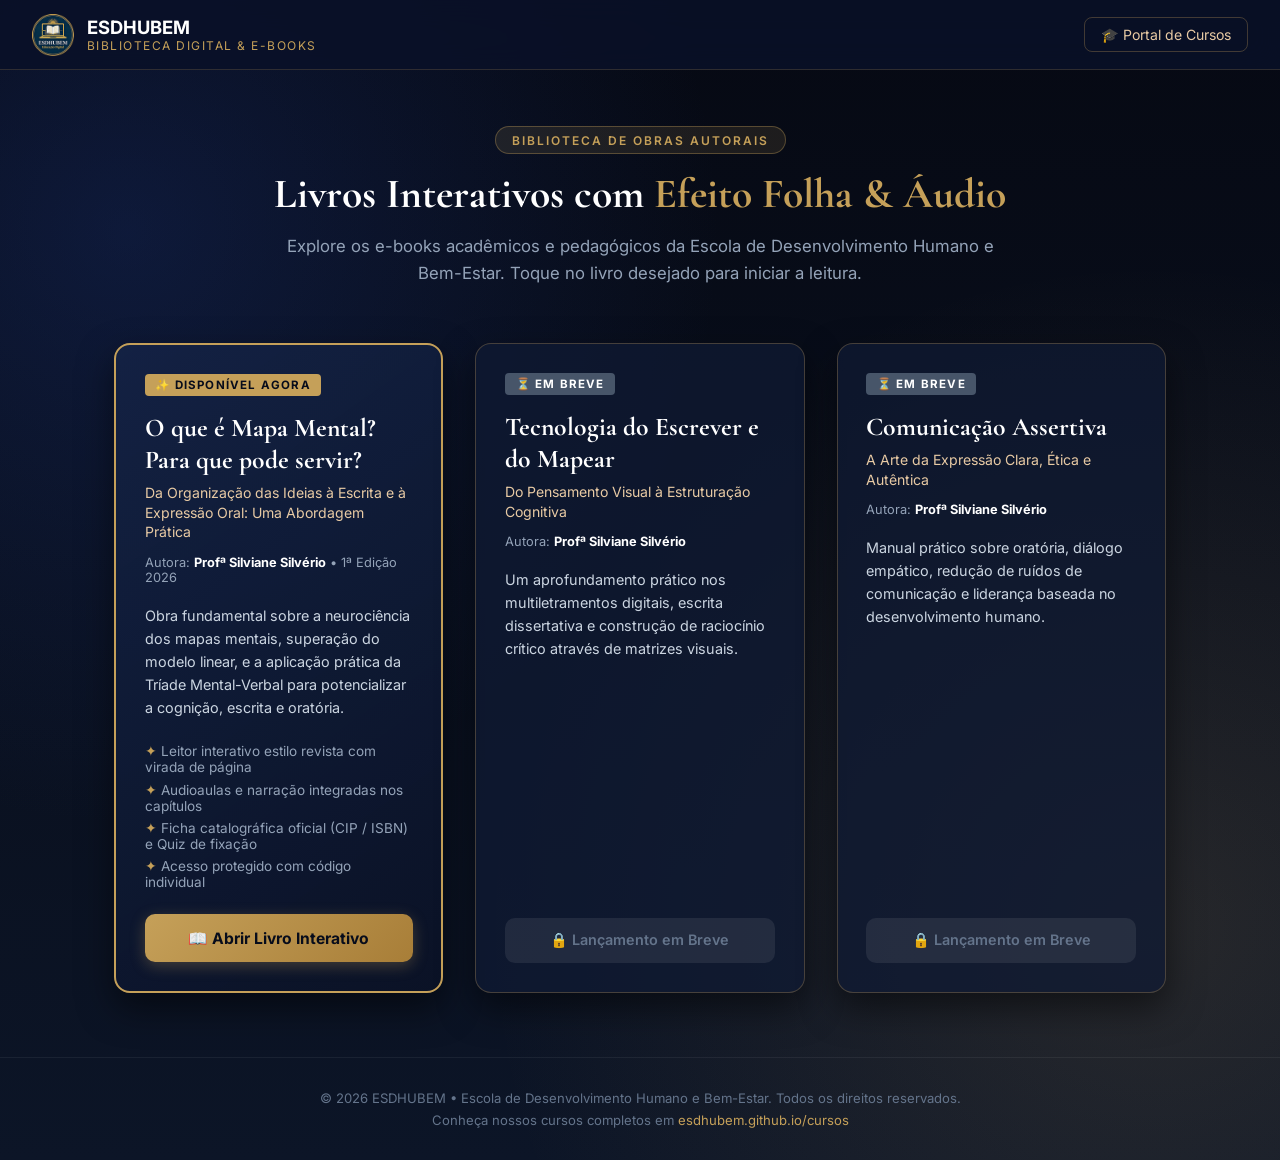
==== commit ccdcb38f: "feat: criar arquitetura de biblioteca em index.html e pagina dedicada o-que-e-mapa-mental.html (some" ====
--- a/index.html
+++ b/index.html
@@ -1,578 +1,326 @@
-<!DOCTYPE html>
+﻿<!DOCTYPE html>
 <html lang="pt-BR">
 <head>
   <meta charset="UTF-8">
-  <meta name="viewport" content="width=device-width, initial-scale=1.0, maximum-scale=1.0, user-scalable=no">
-  <title>O Que é Mapa Mental? Para que pode servir? | ESDHUBEM</title>
+  <meta name="viewport" content="width=device-width, initial-scale=1.0">
+  <title>Biblioteca Digital de E-books | ESDHUBEM</title>
   
-  <meta name="description" content="Obra Autoral de Silviane Silvério - Da Organização das Ideias à Escrita e à Expressão Oral: Uma Abordagem Prática da Metodologia ESDHUBEM.">
+  <meta name="description" content="Biblioteca Digital da Escola ESDHUBEM. E-books interativos, obras autorais e audiolivros pedagógicos.">
   <meta name="theme-color" content="#0F1A33">
   
-  <!-- PWA Manifest & Icons -->
   <link rel="manifest" href="manifest.json">
   <link rel="apple-touch-icon" href="assets/icons/apple-touch-icon.png">
   <link rel="icon" type="image/png" href="assets/icons/pwa-192x192.png">
   
-  <!-- Google Fonts: Cormorant Garamond & Inter -->
   <link rel="preconnect" href="https://fonts.googleapis.com">
   <link rel="preconnect" href="https://fonts.gstatic.com" crossorigin>
-  <link href="https://fonts.googleapis.com/css2?family=Cormorant+Garamond:ital,wght@0,400;0,600;0,700;1,400;1,600&family=Inter:wght@300;400;500;600;700&family=Merriweather:ital,wght@0,300;0,400;0,700;1,300&display=swap" rel="stylesheet">
+  <link href="https://fonts.googleapis.com/css2?family=Cormorant+Garamond:wght@600;700&family=Inter:wght@300;400;500;600;700&display=swap" rel="stylesheet">
   
-  <link rel="stylesheet" href="assets/css/style.css">
+  <style>
+    :root {
+      --bg-dark: #070c1b;
+      --primary: #c5a059;
+      --primary-light: #e8caa4;
+      --card-bg: rgba(15, 26, 51, 0.75);
+      --font-sans: "Inter", sans-serif;
+      --font-serif: "Cormorant Garamond", Georgia, serif;
+    }
+    * { box-sizing: border-box; margin: 0; padding: 0; }
+    body {
+      font-family: var(--font-sans);
+      background: radial-gradient(circle at 10% 20%, rgba(30, 58, 138, 0.3) 0%, transparent 40%),
+                  radial-gradient(circle at 90% 80%, rgba(197, 160, 89, 0.15) 0%, transparent 45%),
+                  linear-gradient(180deg, #060913 0%, #0c1527 100%);
+      color: #f1f5f9;
+      min-height: 100vh;
+      display: flex;
+      flex-direction: column;
+    }
+    .library-header {
+      height: 70px;
+      padding: 0 2rem;
+      display: flex;
+      align-items: center;
+      justify-content: space-between;
+      border-bottom: 1px solid rgba(197, 160, 89, 0.2);
+      background: rgba(10, 17, 40, 0.85);
+      backdrop-filter: blur(14px);
+    }
+    .brand {
+      display: flex;
+      align-items: center;
+      gap: 0.8rem;
+    }
+    .brand img {
+      height: 42px;
+      width: auto;
+    }
+    .brand h1 {
+      font-size: 1.15rem;
+      font-weight: 700;
+      color: #fff;
+    }
+    .brand span {
+      font-size: 0.75rem;
+      color: var(--primary);
+      text-transform: uppercase;
+      letter-spacing: 1.5px;
+      display: block;
+    }
+    .nav-link {
+      color: var(--primary-light);
+      text-decoration: none;
+      font-size: 0.88rem;
+      padding: 0.5rem 1rem;
+      border: 1px solid rgba(197, 160, 89, 0.3);
+      border-radius: 8px;
+      transition: all 0.2s;
+    }
+    .nav-link:hover {
+      background: rgba(197, 160, 89, 0.2);
+      color: #fff;
+    }
+    .hero {
+      text-align: center;
+      padding: 3.5rem 1.5rem 2rem 1.5rem;
+      max-width: 800px;
+      margin: 0 auto;
+    }
+    .hero-badge {
+      display: inline-block;
+      font-size: 0.75rem;
+      text-transform: uppercase;
+      letter-spacing: 2px;
+      color: var(--primary);
+      background: rgba(197, 160, 89, 0.12);
+      border: 1px solid rgba(197, 160, 89, 0.35);
+      padding: 0.35rem 1rem;
+      border-radius: 30px;
+      margin-bottom: 1rem;
+      font-weight: 600;
+    }
+    .hero h2 {
+      font-family: var(--font-serif);
+      font-size: 2.6rem;
+      line-height: 1.2;
+      color: #fff;
+      margin-bottom: 0.8rem;
+    }
+    .hero h2 span { color: var(--primary); }
+    .hero p {
+      font-size: 1.05rem;
+      color: #94a3b8;
+      line-height: 1.6;
+    }
+    .catalog-container {
+      max-width: 1100px;
+      width: 100%;
+      margin: 1.5rem auto 4rem auto;
+      padding: 0 1.5rem;
+      display: grid;
+      grid-template-columns: repeat(auto-fit, minmax(320px, 1fr));
+      gap: 2rem;
+    }
+    .book-card {
+      background: var(--card-bg);
+      border: 1px solid rgba(197, 160, 89, 0.3);
+      border-radius: 16px;
+      padding: 1.8rem;
+      box-shadow: 0 15px 35px rgba(0,0,0,0.5);
+      display: flex;
+      flex-direction: column;
+      justify-content: space-between;
+      position: relative;
+      overflow: hidden;
+      transition: all 0.3s ease;
+    }
+    .book-card:hover {
+      transform: translateY(-6px);
+      border-color: var(--primary);
+      box-shadow: 0 20px 45px rgba(0,0,0,0.7), 0 0 30px rgba(197, 160, 89, 0.2);
+    }
+    .book-card.featured {
+      border: 2px solid var(--primary);
+      background: linear-gradient(145deg, rgba(20, 35, 70, 0.85) 0%, rgba(10, 18, 38, 0.95) 100%);
+    }
+    .book-card-badge {
+      display: inline-block;
+      font-size: 0.72rem;
+      text-transform: uppercase;
+      letter-spacing: 1.2px;
+      color: #070c1b;
+      background: var(--primary);
+      font-weight: 700;
+      padding: 0.25rem 0.65rem;
+      border-radius: 4px;
+      margin-bottom: 1rem;
+    }
+    .book-card-title {
+      font-family: var(--font-serif);
+      font-size: 1.6rem;
+      line-height: 1.25;
+      color: #fff;
+      margin-bottom: 0.4rem;
+    }
+    .book-card-subtitle {
+      font-size: 0.88rem;
+      color: var(--primary-light);
+      margin-bottom: 0.8rem;
+      line-height: 1.4;
+    }
+    .book-card-author {
+      font-size: 0.8rem;
+      color: #94a3b8;
+      margin-bottom: 1.2rem;
+    }
+    .book-card-author strong { color: #fff; }
+    .book-card-desc {
+      font-size: 0.9rem;
+      color: #cbd5e1;
+      line-height: 1.6;
+      margin-bottom: 1.5rem;
+    }
+    .book-card-features {
+      list-style: none;
+      margin-bottom: 1.5rem;
+      display: flex;
+      flex-direction: column;
+      gap: 0.4rem;
+      font-size: 0.85rem;
+      color: #94a3b8;
+    }
+    .book-card-features li::before {
+      content: "✦ ";
+      color: var(--primary);
+    }
+    .btn-read {
+      display: block;
+      text-align: center;
+      background: linear-gradient(135deg, #c5a059 0%, #a87e38 100%);
+      color: #070c1b;
+      font-weight: 700;
+      font-size: 0.98rem;
+      padding: 0.9rem 1.2rem;
+      border-radius: 10px;
+      text-decoration: none;
+      transition: all 0.2s;
+      box-shadow: 0 4px 15px rgba(197, 160, 89, 0.3);
+    }
+    .btn-read:hover {
+      transform: translateY(-2px);
+      box-shadow: 0 8px 25px rgba(197, 160, 89, 0.5);
+    }
+    .btn-disabled {
+      display: block;
+      text-align: center;
+      background: rgba(255, 255, 255, 0.08);
+      color: #64748b;
+      font-weight: 600;
+      font-size: 0.9rem;
+      padding: 0.85rem;
+      border-radius: 10px;
+      cursor: not-allowed;
+    }
+    footer {
+      margin-top: auto;
+      text-align: center;
+      padding: 2rem;
+      font-size: 0.82rem;
+      color: #64748b;
+      border-top: 1px solid rgba(255, 255, 255, 0.06);
+    }
+    footer a { color: var(--primary); text-decoration: none; }
+  </style>
 </head>
 <body>
 
-  <!-- TOP HEADER -->
-  <header class="app-header">
-    <div class="brand-wrapper">
-      <img src="assets/images/logo-cursos.png" alt="ESDHUBEM Logo" class="brand-logo" onerror="this.src='assets/icons/pwa-192x192.png'">
-      <div class="brand-titles">
+  <header class="library-header">
+    <div class="brand">
+      <img src="assets/images/logo-cursos.png" alt="ESDHUBEM" onerror="this.src='assets/icons/pwa-192x192.png'">
+      <div>
         <h1>ESDHUBEM</h1>
-        <span>Biblioteca Digital • Obra Autoral</span>
+        <span>Biblioteca Digital & E-books</span>
       </div>
     </div>
+    <a href="https://esdhubem.github.io/cursos/" target="_blank" class="nav-link">🎓 Portal de Cursos</a>
+  </header>
+
+  <section class="hero">
+    <div class="hero-badge">Biblioteca de Obras Autorais</div>
+    <h2>Livros Interativos com <span>Efeito Folha & Áudio</span></h2>
+    <p>
+      Explore os e-books acadêmicos e pedagógicos da Escola de Desenvolvimento Humano e Bem-Estar. Toque no livro desejado para iniciar a leitura.
+    </p>
+  </section>
+
+  <main class="catalog-container">
     
-    <div class="header-actions">
-      <button id="btnQuickMenu" class="btn-icon" title="Sumário e Capítulos">📑</button>
-      <button id="btnFontMinus" class="btn-icon" title="Diminuir Letra">A-</button>
-      <button id="btnFontPlus" class="btn-icon" title="Aumentar Letra">A+</button>
-      <button id="btnInstallApp" class="btn-install" title="Instalar aplicativo no celular">📲 Instalar App</button>
-      <button id="btnToggleSound" class="btn-icon" title="Som de folhear">🔊</button>
-      <button id="btnFullscreen" class="btn-icon" title="Modo tela cheia">⛶</button>
-      <button id="btnLockBook" class="btn-icon" title="Bloquear / Trocar Chave">🔒</button>
-    </div>
-  </header>
-
-  <!-- MAIN BOOK STAGE -->
-  <main class="book-stage">
-    <div id="bookContainer" class="flip-book-container">
-      
-      <div class="page --cover" data-density="hard">
-        <div class="cover-content">
-          <div class="cover-badge">Obra Acadêmica & Prática • 1ª Edição 2026</div>
-          <div class="cover-main">
-            <h1 class="cover-title">
-              O QUE É MAPA MENTAL?
-              <span>PARA QUE PODE SERVIR?</span>
-            </h1>
-            <p class="cover-subtitle">Da Organização das Ideias à Escrita e à Expressão Oral</p>
-            <div class="cover-tagline">Uma Abordagem Prática da Metodologia ESDHUBEM</div>
-          </div>
-          <div class="cover-author">
-            Escola Superior de Desenvolvimento Humano e Bem-Estar
-            <strong>Profª. Silviane Silvério</strong>
-          </div>
-          <div class="cover-footer">
-            ✦ ESDHUBEM PUBLICAÇÕES • SÃO PAULO, BRASIL ✦
-          </div>
+    <!-- LIVRO 1: O QUE É MAPA MENTAL (ATIVO) -->
+    <article class="book-card featured">
+      <div>
+        <span class="book-card-badge">✨ Disponível Agora</span>
+        <h3 class="book-card-title">O que é Mapa Mental? Para que pode servir?</h3>
+        <p class="book-card-subtitle">Da Organização das Ideias à Escrita e à Expressão Oral: Uma Abordagem Prática</p>
+        <div class="book-card-author">
+          Autora: <strong>Profª Silviane Silvério</strong> • 1ª Edição 2026
         </div>
-      </div>
-
-      
-      <div class="page">
-        <div class="page-header">
-          <span>ESDHUBEM Publicações</span>
-          <span>Ficha Catalográfica & Editorial</span>
+        <p class="book-card-desc">
+          Obra fundamental sobre a neurociência dos mapas mentais, superação do modelo linear, e a aplicação prática da Tríade Mental-Verbal para potencializar a cognição, escrita e oratória.
+        </p>
+        <ul class="book-card-features">
+          <li>Leitor interativo estilo revista com virada de página</li>
+          <li>Audioaulas e narração integradas nos capítulos</li>
+          <li>Ficha catalográfica oficial (CIP / ISBN) e Quiz de fixação</li>
+          <li>Acesso protegido com código individual</li>
+        </ul>
+      </div>
+      <div>
+        <a href="o-que-e-mapa-mental.html" class="btn-read">📖 Abrir Livro Interativo</a>
+      </div>
+    </article>
+
+    <!-- LIVRO 2: TECNOLOGIA DO ESCREVER (EM BREVE) -->
+    <article class="book-card">
+      <div>
+        <span class="book-card-badge" style="background:#475569; color:#fff;">⏳ Em Breve</span>
+        <h3 class="book-card-title">Tecnologia do Escrever e do Mapear</h3>
+        <p class="book-card-subtitle">Do Pensamento Visual à Estruturação Cognitiva</p>
+        <div class="book-card-author">
+          Autora: <strong>Profª Silviane Silvério</strong>
         </div>
-        <div class="page-body">
-          <div class="cip-container">
-            <div class="cip-title">Dados Internacionais de Catalogação na Publicação (CIP)</div>
-            <div class="cip-body">
-              <strong>S587q &nbsp; Silvério, Silviane</strong><br>
-              <strong>O que é Mapa Mental? Para que pode servir?: da organização das ideias à escrita e à expressão oral: uma abordagem prática da metodologia ESDHUBEM</strong> / Silviane Silvério. — 1. ed. — São Paulo: ESDHUBEM Publicações, 2026.<br>
-              120 p. : il.<br><br>
-              <strong>ISBN:</strong> 978-65-00-12345-6 <em>(Edição Digital Master / PWA)</em><br>
-              1. Mapas Mentais. 2. Psicologia Cognitiva e Neurociência. 3. Metacognição. 4. Tríade Mental-Verbal. 5. Aprendizagem Significativa. 6. Multiletramentos. I. Título.<br>
-              <strong>CDD:</strong> 370.152 &nbsp;|&nbsp; <strong>CDU:</strong> 37.015.3
-            </div>
-          </div>
-          <div class="chapter-badge" style="margin-top: 1.2rem;">Apresentação da Autora</div>
-          <blockquote class="callout-box">
-            "Aprender não é apenas acumular dados ou memorizar definições; aprender é transformar a informação recebida em elaboração própria, consciência crítica e capacidade de expressão autêntica."<br>
-            — <strong>Silviane Silvério</strong>, <em>Fundadora da ESDHUBEM</em>
-          </blockquote>
-          <p class="page-text first-letter">
-            Esta obra nasce do compromisso da <strong>ESDHUBEM (Escola de Desenvolvimento Humano e Bem-Estar)</strong> em oferecer instrumentos acessíveis, profundos e cientificamente respaldados para a emancipação intelectual de estudantes, docentes, pesquisadores e profissionais.
-          </p>
+        <p class="book-card-desc">
+          Um aprofundamento prático nos multiletramentos digitais, escrita dissertativa e construção de raciocínio crítico através de matrizes visuais.
+        </p>
+      </div>
+      <div>
+        <span class="btn-disabled">🔒 Lançamento em Breve</span>
+      </div>
+    </article>
+
+    <!-- LIVRO 3: COMUNICAÇÃO ASSERTIVA (EM BREVE) -->
+    <article class="book-card">
+      <div>
+        <span class="book-card-badge" style="background:#475569; color:#fff;">⏳ Em Breve</span>
+        <h3 class="book-card-title">Comunicação Assertiva</h3>
+        <p class="book-card-subtitle">A Arte da Expressão Clara, Ética e Autêntica</p>
+        <div class="book-card-author">
+          Autora: <strong>Profª Silviane Silvério</strong>
         </div>
-        <div class="page-footer">
-          <span>Ficha Editorial</span>
-          <span>Pág. 02</span>
-        </div>
-      </div>
-
-      
-      <div class="page">
-        <div class="page-header">
-          <span>Sumário Interativo</span>
-          <span>Navegação Rápida</span>
-        </div>
-        <div class="page-body">
-          <div class="chapter-badge">Índice Geral</div>
-          <h2 class="page-heading">Arquitetura da Obra</h2>
-          <p class="page-text" style="font-size: 0.88rem; color: #555;">Toque em qualquer capítulo para abrir diretamente:</p>
-          <ul class="toc-list">
-            <li class="toc-item" data-target="3">
-              <span class="toc-title">Introdução Geral: A Aprendizagem Integrativa</span>
-              <span class="toc-page">Pág. 04</span>
-            </li>
-            <li class="toc-item" data-target="4">
-              <span class="toc-title">Capítulo 1: Fundamentos, Origens e Epistemologia</span>
-              <span class="toc-page">Pág. 05</span>
-            </li>
-            <li class="toc-item" data-target="5">
-              <span class="toc-title">Capítulo 2: Bases Cognitivas, Memória e Metacognição</span>
-              <span class="toc-page">Pág. 06</span>
-            </li>
-            <li class="toc-item" data-target="6">
-              <span class="toc-title">Capítulo 3: Metodologia e Regras de Elaboração</span>
-              <span class="toc-page">Pág. 07</span>
-            </li>
-            <li class="toc-item" data-target="7">
-              <span class="toc-title">Capítulo 4: Ferramentas Tecnológicas e Multiletramentos</span>
-              <span class="toc-page">Pág. 08</span>
-            </li>
-            <li class="toc-item" data-target="8">
-              <span class="toc-title">Capítulo 5: Aplicações Práticas e Estudos de Caso</span>
-              <span class="toc-page">Pág. 09</span>
-            </li>
-            <li class="toc-item" data-target="9">
-              <span class="toc-title">Capítulo 6: Considerações Finais & Desafio de Fixação</span>
-              <span class="toc-page">Pág. 10</span>
-            </li>
-            <li class="toc-item" data-target="10">
-              <span class="toc-title">Referências Bibliográficas & Certificado</span>
-              <span class="toc-page">Pág. 11</span>
-            </li>
-          </ul>
-          <div class="callout-box" style="margin-top: 1rem; font-size: 0.85rem;">
-            💡 <strong>Dica de Interatividade:</strong> Você pode navegar pelos capítulos pelo sumário, pelas setas ou arrastando a ponta da folha com o dedo ou mouse.
-          </div>
-        </div>
-        <div class="page-footer">
-          <span>Sumário</span>
-          <span>Pág. 03</span>
-        </div>
-      </div>
-
-      
-      <div class="page">
-        <div class="page-header">
-          <span>Introdução Geral</span>
-          <span>Objeto & Justificativa</span>
-        </div>
-        <div class="page-body">
-          <div class="chapter-badge">Introdução</div>
-          <h2 class="page-heading">A Aprendizagem Integrativa e o Desenvolvimento Humano</h2>
-
-          <!-- ÁUDIO MULTIMÍDIA 1 -->
-          <div class="audio-card">
-            <div class="audio-header">
-              <div class="audio-icon-pulse">🎙️</div>
-              <div class="audio-info">
-                <h4>Áudio-Introdução: A Aprendizagem Integrativa</h4>
-                <span>Profª Silviane Silvério • Narração Autoral</span>
-              </div>
-            </div>
-            <div class="audio-controls">
-              <button class="btn-play" id="btnPlayAudioIntro" title="Ouvir Introdução">▶</button>
-              <div class="audio-progress-bar">
-                <div id="audioFillIntro" class="audio-progress-fill"></div>
-              </div>
-              <span id="audioTimeIntro" class="audio-time">00:00</span>
-            </div>
-          </div>
-          
-          <p class="page-text first-letter">
-            Na sociedade contemporânea, caracterizada pela sobrecarga de estímulos e pela dispersão da atenção provocada pela hiperconectividade, a capacidade de processar, articular e fixar conhecimentos tornou-se um dos mais urgentes desafios pedagógicos.
-          </p>
-          <p class="page-text">
-            O ato mecânico de registrar informações linha após linha, embora útil para registros cronológicos ou transcrições literais, não reflete os mecanismos neurológicos e cognitivos do cérebro. O pensamento humano é intrinsecamente irradiante e associativo.
-          </p>
-          <blockquote class="callout-box">
-            "A Tríade Mental-Verbal — pensar visualmente, estruturar por escrito e verbalizar com clareza — constitui o cerne da metodologia ESDHUBEM."
-          </blockquote>
-          <p class="page-text">
-            Neste percurso, o estudante deixa a condição passiva de receptor e assume o papel de arquiteto do próprio saber, integrando hemisférios cerebrais, cognição analítica e intuição imagética.
-          </p>
-        </div>
-        <div class="page-footer">
-          <span>Introdução Geral</span>
-          <span>Pág. 04</span>
-        </div>
-      </div>
-
-      
-      <div class="page">
-        <div class="page-header">
-          <span>Capítulo 1</span>
-          <span>Origens & Epistemologia</span>
-        </div>
-        <div class="page-body">
-          <div class="chapter-badge">Capítulo 1</div>
-          <h2 class="page-heading">Fundamentos, Origens e Epistemologia</h2>
-          
-          <p class="page-text first-letter">
-            Tony Buzan, na transição entre as décadas de 1960 e 1970, durante seus estudos universitários em psicologia, matemática e ciências, percebeu as profundas limitações dos métodos convencionais de anotação linear. O volume crescente de conteúdos confrontava-se com a ineficiência das listas monotônicas.
-          </p>
-
-          <h4 class="section-heading">O Pensamento Irradiante e as Analogias Orgânicas</h4>
-          <p class="page-text">
-            A mente opera a partir de um núcleo central que irradia conexões em múltiplas direções — padrão idêntico ao disparo sináptico dos neurônios e à ramificação de uma árvore viva. Quando transferimos essa arquitetura biológica para a folha de papel, a memória visual é instantaneamente ativada.
-          </p>
-
-          <h4 class="section-heading">Delimitação: Mapa Mental vs. Mapa Conceitual</h4>
-          <p class="page-text">
-            Enquanto Joseph Novak propôs os Mapas Conceituais estruturados em proposições hierárquicas e relações semânticas formais, Buzan priorizou a mnemônica das cores, símbolos, ramificações orgânicas e palavras-chave únicas.
-          </p>
-          <blockquote class="callout-box">
-            "Na metodologia ESDHUBEM, superamos a dicotomia entre Buzan e Novak: o mapa mental é o berço da ideação criativa e mnemônica, enquanto o mapa conceitual formaliza os constructos teóricos."
-          </blockquote>
-        </div>
-        <div class="page-footer">
-          <span>Capítulo 1 • Fundamentos</span>
-          <span>Pág. 05</span>
-        </div>
-      </div>
-
-      
-      <div class="page">
-        <div class="page-header">
-          <span>Capítulo 2</span>
-          <span>Memória & Metacognição</span>
-        </div>
-        <div class="page-body">
-          <div class="chapter-badge">Capítulo 2</div>
-          <h2 class="page-heading">Bases Cognitivas, Memória e Metacognição</h2>
-
-          <!-- ÁUDIO MULTIMÍDIA 2 -->
-          <div class="audio-card">
-            <div class="audio-header">
-              <div class="audio-icon-pulse">🎧</div>
-              <div class="audio-info">
-                <h4>Podcast Cap. 2: A Tríade Mental-Verbal</h4>
-                <span>Profª Silviane Silvério • Análise Cognitiva</span>
-              </div>
-            </div>
-            <div class="audio-controls">
-              <button class="btn-play" id="btnPlayAudioCap2" title="Ouvir Podcast Cap. 2">▶</button>
-              <div class="audio-progress-bar">
-                <div id="audioFillCap2" class="audio-progress-fill"></div>
-              </div>
-              <span id="audioTimeCap2" class="audio-time">00:00</span>
-            </div>
-          </div>
-
-          <p class="page-text first-letter">
-            A neurociência cognitiva contemporânea demonstra que a retenção duradoura depende da ativação sinérgica dos dois hemisférios cerebrais: o hemisfério esquerdo (lógica, palavras, sequenciamento) e o hemisfério direito (ritmo, cores, percepção espacial e síntese global).
-          </p>
-
-          <h4 class="section-heading">Psicodinâmica das Cores e Eficácia Mnemônica</h4>
-          <p class="page-text">
-            O cérebro não memoriza blocos homogêneos de texto cinza. O uso intencional de cores gera <em>ancoragem emocional</em> e reduz a carga cognitiva intrínseca na memória de trabalho.
-          </p>
-
-          <blockquote class="callout-box">
-            "A Tríade Mental-Verbal como Hábito: desenhar o mapa não é o fim, é o trampolim para verbalizar a síntese com a própria voz e escrever o texto com consistência irretocável."
-          </blockquote>
-        </div>
-        <div class="page-footer">
-          <span>Capítulo 2 • Bases Cognitivas</span>
-          <span>Pág. 06</span>
-        </div>
-      </div>
-
-      
-      <div class="page">
-        <div class="page-header">
-          <span>Capítulo 3</span>
-          <span>Metodologia na Prática</span>
-        </div>
-        <div class="page-body">
-          <div class="chapter-badge">Capítulo 3 • Demonstração em Vídeo</div>
-          <h2 class="page-heading">A Metodologia e as Regras de Elaboração</h2>
-
-          <!-- VÍDEO MULTIMÍDIA 1 -->
-          <div class="video-container-card">
-            <div class="video-header-tag">🎥 Vídeo-Aula Prática do Método ESDHUBEM</div>
-            <div class="video-wrapper">
-              <iframe 
-                src="https://www.youtube-nocookie.com/embed/dQw4w9WgXcQ?controls=1&rel=0" 
-                title="Aula Explicativa ESDHUBEM" 
-                allow="accelerometer; autoplay; clipboard-write; encrypted-media; gyroscope; picture-in-picture" 
-                allowfullscreen>
-              </iframe>
-            </div>
-            <span class="video-caption">* Assista à elaboração de um mapa passo a passo ou substitua pelo seu vídeo de aula.</span>
-          </div>
-
-          <p class="page-text first-letter">
-            Construir um mapa mental eficaz exige rigor metodológico fundamentado nas Leis Mnemônicas de Buzan e expandido pelas diretrizes da ESDHUBEM:
-          </p>
-
-          <ul class="method-rules-list">
-            <li><strong>Orientação Paisagem:</strong> O campo de visão humano é horizontal; a folha deve estar deitada.</li>
-            <li><strong>Núcleo Visual Central:</strong> Uma imagem ou símbolo central que sintetize o tema principal com pelo menos três cores.</li>
-            <li><strong>Ramificações Curvas:</strong> Linhas orgânicas e sinuosas que mimetizam as sinapses, mais grossas no centro e afiladas nas extremidades.</li>
-            <li><strong>Palavra-Chave por Linha:</strong> Cada ramificação suporta um único termo essencial, libertando infinitas associações.</li>
-          </ul>
-        </div>
-        <div class="page-footer">
-          <span>Capítulo 3 • Metodologia</span>
-          <span>Pág. 07</span>
-        </div>
-      </div>
-
-      
-      <div class="page">
-        <div class="page-header">
-          <span>Capítulo 4</span>
-          <span>Tecnologia & IA</span>
-        </div>
-        <div class="page-body">
-          <div class="chapter-badge">Capítulo 4</div>
-          <h2 class="page-heading">Ferramentas Tecnológicas e Multiletramentos</h2>
-
-          <p class="page-text first-letter">
-            A passagem do papel sulfite e canetas hidrográficas para o ecossistema digital não anula os princípios mnemônicos; pelo contrário, potencializa a capacidade de reorganização, expansão infinita e colaboração síncrona.
-          </p>
-
-          <h4 class="section-heading">O Papel versus o Software</h4>
-          <p class="page-text">
-            O desenho manual possui um valor tátil e cinestésico insubstituível na fase inicial de ideação. No entanto, ferramentas contemporâneas (como XMind, MindMeister, Miro e Canvas colaborativos) oferecem busca instantânea, hiperlinks e integração com arquivos.
-          </p>
-
-          <blockquote class="callout-box">
-            "A Inteligência Artificial não substitui o mapeador; ela atua como co-piloto na sumarização preliminar, deixando para a mente humana o julgamento crítico e a síntese final."
-          </blockquote>
-        </div>
-        <div class="page-footer">
-          <span>Capítulo 4 • Tecnologias</span>
-          <span>Pág. 08</span>
-        </div>
-      </div>
-
-      
-      <div class="page">
-        <div class="page-header">
-          <span>Capítulo 5</span>
-          <span>Estudos de Caso</span>
-        </div>
-        <div class="page-body">
-          <div class="chapter-badge">Capítulo 5 • Estudos de Caso</div>
-          <h2 class="page-heading">Aplicações Práticas e Casos de Sucesso</h2>
-
-          <!-- VÍDEO MULTIMÍDIA 2 -->
-          <div class="video-container-card">
-            <div class="video-header-tag">🎬 Estudo de Caso: Da Ideação à Produção Textual</div>
-            <div class="video-wrapper">
-              <iframe 
-                src="https://www.youtube-nocookie.com/embed/dQw4w9WgXcQ?controls=1&rel=0" 
-                title="Estudo de Caso ESDHUBEM" 
-                allow="accelerometer; autoplay; clipboard-write; encrypted-media; gyroscope; picture-in-picture" 
-                allowfullscreen>
-              </iframe>
-            </div>
-            <span class="video-caption">* Demonstração do fluxo de leitura ativa e produção textual acadêmica.</span>
-          </div>
-
-          <p class="page-text first-letter">
-            A aplicação da metodologia ESDHUBEM abrange quatro esferas estratégicas de atuação humana:
-          </p>
-
-          <ul style="margin-left: 1.2rem; margin-bottom: 1rem; font-size: 0.94rem;">
-            <li><strong>Leitura Ativa e Fichamento:</strong> Transformação de tratados densos em mapas síntese de consulta imediata.</li>
-            <li><strong>Produção de Artigos e Monografias:</strong> Planejamento estrutural de introdução, desenvolvimento e conclusão sem bloqueios criativos.</li>
-            <li><strong>Apresentações Orais de Alto Impacto:</strong> Eliminação da dependência de slides poluídos, guiando-se pela âncora visual do mapa mental.</li>
-            <li><strong>Gestão Estratégica Corporativa:</strong> Mapeamento de processos, alinhamento de equipes e sessões de ideação ágil.</li>
-          </ul>
-        </div>
-        <div class="page-footer">
-          <span>Capítulo 5 • Casos Práticos</span>
-          <span>Pág. 09</span>
-        </div>
-      </div>
-
-      
-      <div class="page">
-        <div class="page-header">
-          <span>Capítulo 6</span>
-          <span>Síntese & Fixação</span>
-        </div>
-        <div class="page-body">
-          <div class="chapter-badge">Capítulo 6 • Síntese Cognitiva</div>
-          <h2 class="page-heading">Considerações Finais e Autoavaliação</h2>
-
-          <p class="page-text first-letter">
-            Ao percorrer as páginas deste livro, compreendemos que o mapa mental não é um mero arranjo decorativo de canetas coloridas, mas um profundo instrumento de liberdade cognitiva e autoria pessoal.
-          </p>
-
-          <!-- QUIZ INTERATIVO NA FOLHA -->
-          <div class="quiz-container">
-            <div class="quiz-question">
-              🧠 Desafio ESDHUBEM: O que caracteriza a "Tríade Mental-Verbal" desenvolvida nesta obra?
-            </div>
-            <div class="quiz-options">
-              <button class="quiz-opt" data-correct="false">
-                <span>A)</span> Apenas desenhar mapas mentais sem necessidade de escrever ou falar.
-              </button>
-              <button class="quiz-opt" data-correct="true">
-                <span>B)</span> O ciclo integrado: pensar visualmente, estruturar por escrito e expressar oralmente com autonomia.
-              </button>
-              <button class="quiz-opt" data-correct="false">
-                <span>C)</span> A memorização mecânica de palavras-chave para provas formais.
-              </button>
-            </div>
-          </div>
-
-          <blockquote class="callout-box" style="margin-top: 1rem;">
-            "O conhecimento que transforma não é aquele que se deposita na gaveta, mas aquele que se irradia em ação e clareza de vida."<br>
-            — <strong>Silviane Silvério</strong>
-          </blockquote>
-        </div>
-        <div class="page-footer">
-          <span>Capítulo 6 • Conclusão</span>
-          <span>Pág. 10</span>
-        </div>
-      </div>
-
-      
-      <div class="page">
-        <div class="page-header">
-          <span>Referências</span>
-          <span>Fundamentação Teórica</span>
-        </div>
-        <div class="page-body">
-          <div class="chapter-badge">Bibliografia</div>
-          <h2 class="page-heading">Obras Fundamentais</h2>
-          
-          <ul class="ref-list" style="font-size: 0.82rem; line-height: 1.5; padding-left: 1rem; color: #443e39;">
-            <li style="margin-bottom: 0.6rem;"><strong>AUSUBEL, David P.</strong> <em>The Psychology of Meaningful Verbal Learning</em>. New York: Grune & Stratton, 1963.</li>
-            <li style="margin-bottom: 0.6rem;"><strong>BUZAN, Tony.</strong> <em>The Mind Map Book: How to Use Radiant Thinking to Maximize Your Brain's Untapped Potential</em>. New York: Plume/Penguin, 1993.</li>
-            <li style="margin-bottom: 0.6rem;"><strong>GARDNER, Howard.</strong> <em>Frames of Mind: The Theory of Multiple Intelligences</em>. New York: Basic Books, 1983.</li>
-            <li style="margin-bottom: 0.6rem;"><strong>NOVAK, Joseph D.; GOWIN, D. Bob.</strong> <em>Learning How to Learn</em>. Cambridge: Cambridge University Press, 1984.</li>
-            <li style="margin-bottom: 0.6rem;"><strong>SILVÉRIO, Silviane.</strong> <em>Metodologia ESDHUBEM: Da Ideação à Expressão Autêntica</em>. São Paulo: ESDHUBEM Publicações, 2026.</li>
-            <li style="margin-bottom: 0.6rem;"><strong>VYGOTSKY, Lev S.</strong> <em>A Formação Social da Mente</em>. São Paulo: Martins Fontes, 1998.</li>
-          </ul>
-
-          <div style="background: rgba(197, 160, 89, 0.12); border-left: 3px solid var(--primary); padding: 0.8rem; border-radius: 4px; margin-top: 1rem; font-size: 0.82rem;">
-            📚 <strong>Acervo Acadêmico ESDHUBEM:</strong> Esta bibliografia fundamenta os cursos regulares e os módulos de extensão disponíveis no portal da escola.
-          </div>
-        </div>
-        <div class="page-footer">
-          <span>Referências</span>
-          <span>Pág. 11</span>
-        </div>
-      </div>
-
-      
-      <div class="page --cover" data-density="hard">
-        <div class="cover-content">
-          <div class="cover-badge">Parabéns pela Leitura Concluída!</div>
-          
-          <div class="cover-main">
-            <h2 class="cover-title" style="font-size: 1.8rem;">
-              ESDHUBEM
-              <span style="font-size: 1.05rem; margin-top: 0.5rem;">Escola de Desenvolvimento Humano e Bem-Estar</span>
-            </h2>
-            <p class="cover-subtitle" style="margin-top: 1rem; line-height: 1.6;">
-              Você concluiu este e-book multimídia interativo. Aplique as leis mnemônicas, construa seus próprios mapas e continue expandindo sua autonomia intelectual.
-            </p>
-          </div>
-          
-          <div style="background: rgba(197, 160, 89, 0.15); border: 1px dashed var(--primary); padding: 1.1rem; border-radius: 12px; margin: 1rem 0;">
-            <p style="font-size: 0.88rem; color: #fff; font-family: var(--font-sans); margin-bottom: 0.3rem;">
-              Acesse a plataforma de cursos e certificações da ESDHUBEM:
-            </p>
-            <a href="https://esdhubem.github.io/cursos/" target="_blank" style="color: var(--primary); font-weight: 700; text-decoration: none; font-size: 1rem; font-family: var(--font-sans); display: inline-block; padding: 0.3rem 0.8rem; background: rgba(0,0,0,0.3); border-radius: 6px;">
-              👉 esdhubem.github.io/cursos
-            </a>
-          </div>
-          
-          <div class="cover-footer">
-            ISBN: 978-65-00-12345-6 • © 2026 ESDHUBEM • Todos os direitos reservados.
-          </div>
-        </div>
-      </div>
-
-    </div>
+        <p class="book-card-desc">
+          Manual prático sobre oratória, diálogo empático, redução de ruídos de comunicação e liderança baseada no desenvolvimento humano.
+        </p>
+      </div>
+      <div>
+        <span class="btn-disabled">🔒 Lançamento em Breve</span>
+      </div>
+    </article>
+
   </main>
 
-  <!-- BOTTOM READER DOCK -->
-  <nav class="reader-dock">
-    <button id="btnPrev" class="dock-btn" title="Página Anterior">◀</button>
-    <input type="range" id="pageSlider" class="dock-slider" min="1" max="12" value="1">
-    <span id="pageIndicator" class="dock-pages">1 / 12</span>
-    <button id="btnNext" class="dock-btn" title="Próxima Página">▶</button>
-  </nav>
-
-  <!-- DRAWER / MENU LATERAL DE CAPÍTULOS -->
-  <div id="drawerOverlay" class="drawer-overlay hidden">
-    <div class="drawer-card">
-      <div class="drawer-header">
-        <h3>📑 Capítulos da Obra</h3>
-        <button id="btnCloseDrawer" class="btn-icon">✕</button>
-      </div>
-      <div class="drawer-body">
-        <ul class="drawer-toc-list">
-          <li class="drawer-toc-item" data-target="0"><strong>Capa Oficial</strong></li>
-          <li class="drawer-toc-item" data-target="1">Ficha Catalográfica & Apresentação</li>
-          <li class="drawer-toc-item" data-target="2">Sumário & Arquitetura da Obra</li>
-          <li class="drawer-toc-item" data-target="3">Introdução: Aprendizagem Integrativa (Áudio)</li>
-          <li class="drawer-toc-item" data-target="4">Capítulo 1: Fundamentos, Buzan e Novak</li>
-          <li class="drawer-toc-item" data-target="5">Capítulo 2: Bases Cognitivas & Tríade (Áudio)</li>
-          <li class="drawer-toc-item" data-target="6">Capítulo 3: Metodologia e Regras (Vídeo)</li>
-          <li class="drawer-toc-item" data-target="7">Capítulo 4: Tecnologias e Multiletramentos</li>
-          <li class="drawer-toc-item" data-target="8">Capítulo 5: Estudos de Caso (Vídeo)</li>
-          <li class="drawer-toc-item" data-target="9">Capítulo 6: Considerações Finais & Quiz</li>
-          <li class="drawer-toc-item" data-target="10">Referências Bibliográficas</li>
-          <li class="drawer-toc-item" data-target="11">Contracapa & Certificado</li>
-        </ul>
-      </div>
-    </div>
-  </div>
-
-  <!-- ACCESS GATE OVERLAY (TELA DE BLOQUEIO / SENHA VIP) -->
-  <div id="accessOverlay" class="access-modal-overlay">
-    <div class="access-card">
-      <div class="access-badge">🔒 Edição Autoral Protegida</div>
-      <img src="assets/images/logo-cursos.png" alt="ESDHUBEM" class="access-logo" onerror="this.src='assets/icons/pwa-192x192.png'">
-      <h2 class="access-title">Biblioteca ESDHUBEM</h2>
-      <p class="access-desc">
-        Bem-vindo(a) à obra <strong>"O que é Mapa Mental? Para que pode servir?"</strong> de Silviane Silvério. Digite sua <strong>Chave de Acesso</strong> para liberar o livro:
-      </p>
-
-      <form id="accessForm" class="access-form">
-        <div class="input-code-wrapper">
-          <input 
-            type="text" 
-            id="inputAccessCode" 
-            class="input-code" 
-            placeholder="Ex: ESDHUBEM-VIP ou seu código" 
-            autocomplete="off" 
-            required>
-        </div>
-        <button type="submit" class="btn-unlock">🔓 Desbloquear e Começar a Ler</button>
-        <span id="accessError" class="error-message">⚠️ Código não encontrado ou inválido. Tente novamente!</span>
-      </form>
-
-      <div class="access-hints">
-        <p>Chaves de demonstração ativas para teste:</p>
-        <div class="demo-keys">
-          <span class="chip-key">ESDHUBEM-VIP</span>
-          <span class="chip-key">LIVRO-2026</span>
-          <span class="chip-key">DEMO</span>
-        </div>
-        <p style="margin-top: 0.8rem; font-size: 0.75rem;">
-          Adquiriu na Hotmart, Kiwify ou Monetizze? <br>
-          Seu código foi enviado ao seu e-mail de compra.
-        </p>
-      </div>
-    </div>
-  </div>
-
-  <!-- SCRIPTS -->
-  <script src="assets/js/page-flip.browser.js"></script>
-  <script src="assets/js/app.js"></script>
+  <footer>
+    <p>© 2026 ESDHUBEM • Escola de Desenvolvimento Humano e Bem-Estar. Todos os direitos reservados.</p>
+    <p style="margin-top:0.4rem;">Conheça nossos cursos completos em <a href="https://esdhubem.github.io/cursos/" target="_blank">esdhubem.github.io/cursos</a></p>
+  </footer>
+
 </body>
 </html>
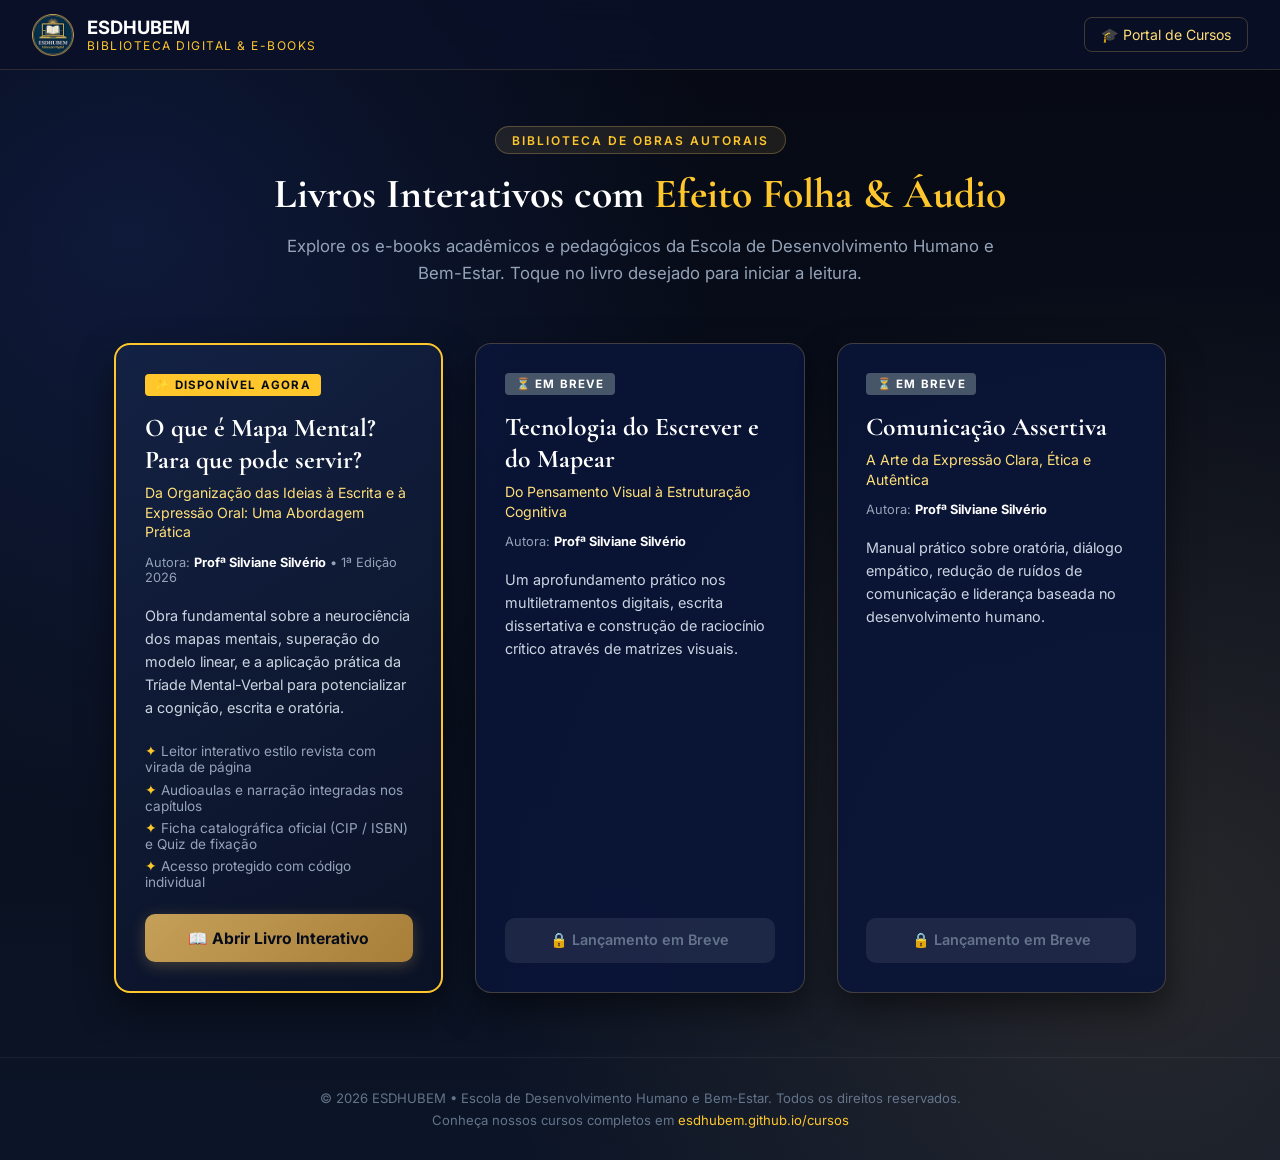
==== commit e1811612: "fix(ebook): stabilize cover layout preventing author cutoff, align brand identity with institutional" ====
--- a/index.html
+++ b/index.html
@@ -1,4 +1,4 @@
-﻿<!DOCTYPE html>
+<!DOCTYPE html>
 <html lang="pt-BR">
 <head>
   <meta charset="UTF-8">
@@ -6,7 +6,7 @@
   <title>Biblioteca Digital de E-books | ESDHUBEM</title>
   
   <meta name="description" content="Biblioteca Digital da Escola ESDHUBEM. E-books interativos, obras autorais e audiolivros pedagógicos.">
-  <meta name="theme-color" content="#0F1A33">
+  <meta name="theme-color" content="#011049">
   
   <link rel="manifest" href="manifest.json">
   <link rel="apple-touch-icon" href="assets/icons/apple-touch-icon.png">
@@ -19,9 +19,9 @@
   <style>
     :root {
       --bg-dark: #070c1b;
-      --primary: #c5a059;
-      --primary-light: #e8caa4;
-      --card-bg: rgba(15, 26, 51, 0.75);
+      --primary: #FFC72C;
+      --primary-light: #FFDF79;
+      --card-bg: rgba(10, 21, 56, 0.92);
       --font-sans: "Inter", sans-serif;
       --font-serif: "Cormorant Garamond", Georgia, serif;
     }
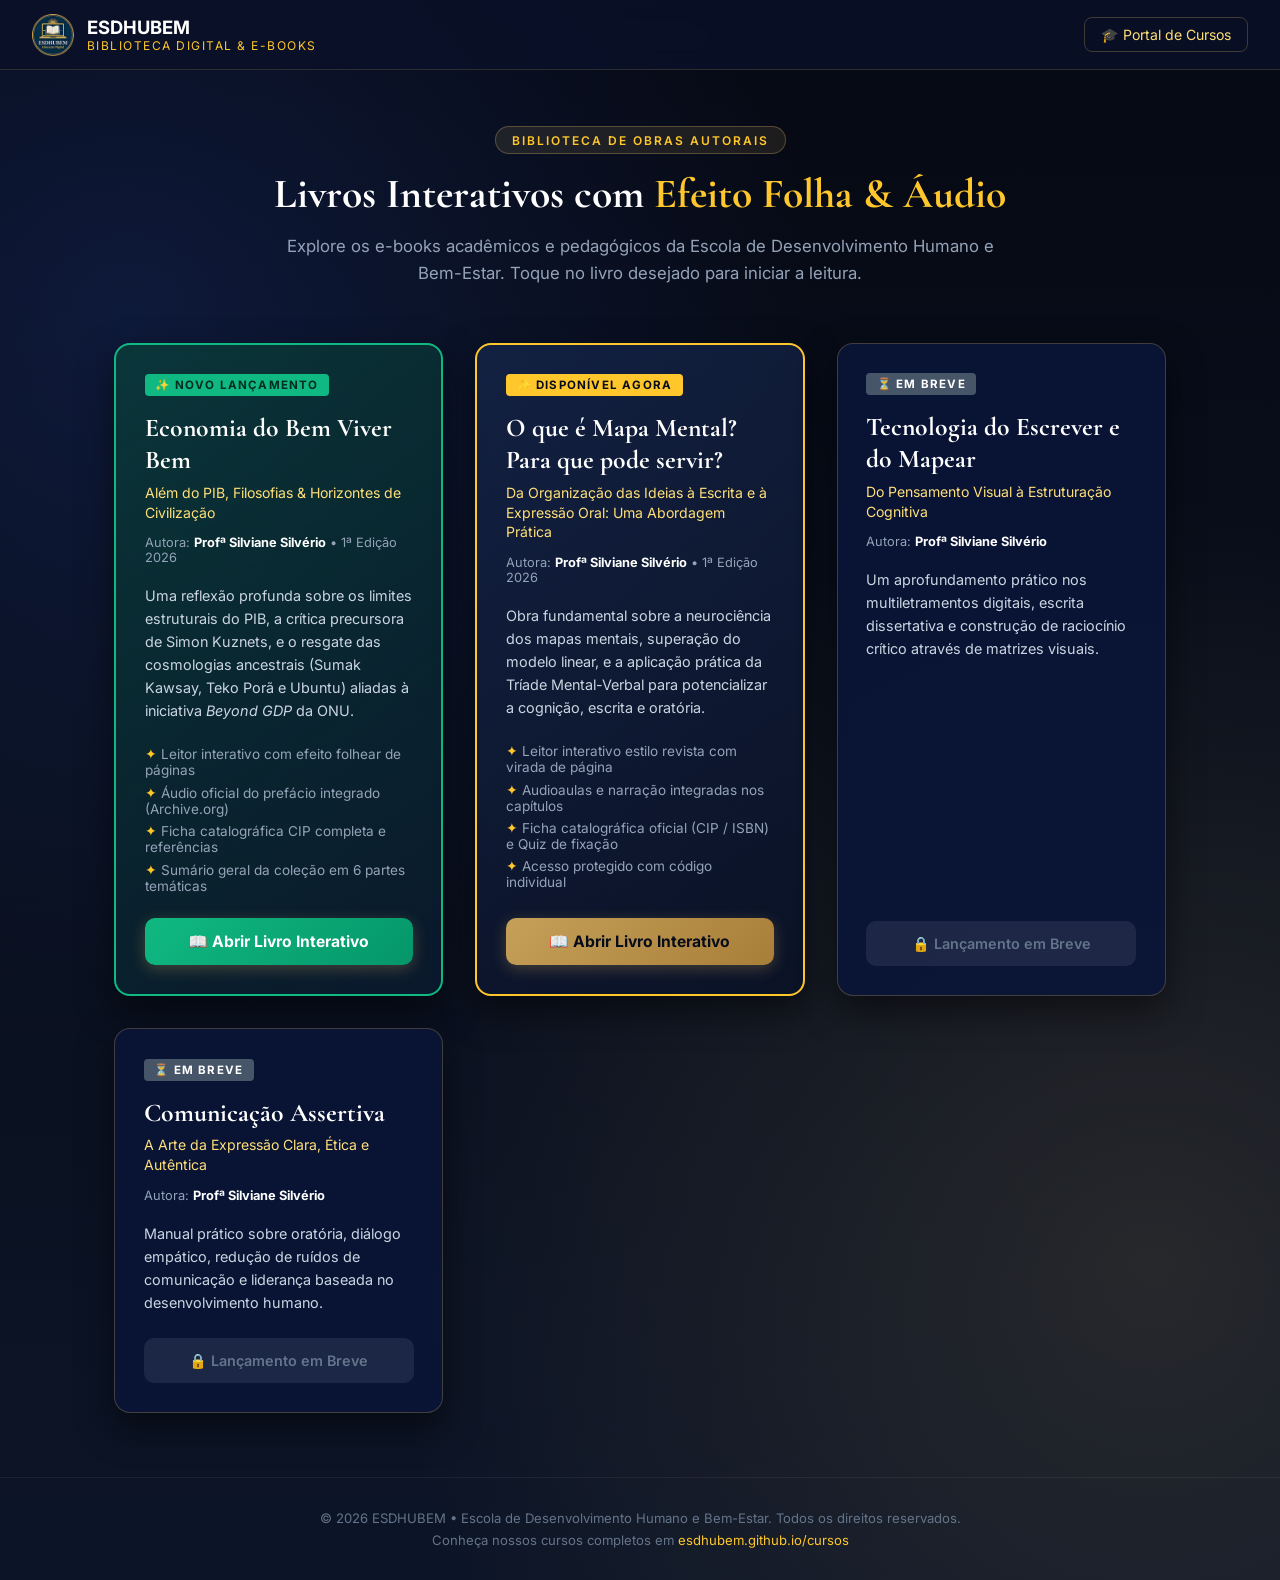
==== commit c6bf2387: "feat: adicionar novo livro interativo Economia do Bem Viver Bem com audio do prefacio e sumario comp" ====
--- a/index.html
+++ b/index.html
@@ -255,6 +255,30 @@
 
   <main class="catalog-container">
     
+    <!-- LIVRO NOVO: ECONOMIA DO BEM VIVER BEM (ATIVO) -->
+    <article class="book-card featured" style="border-color: #10b981; background: linear-gradient(145deg, rgba(6, 78, 59, 0.55) 0%, rgba(10, 25, 45, 0.95) 100%);">
+      <div>
+        <span class="book-card-badge" style="background: #10b981; color: #022c22;">✨ Novo Lançamento</span>
+        <h3 class="book-card-title">Economia do Bem Viver Bem</h3>
+        <p class="book-card-subtitle">Além do PIB, Filosofias & Horizontes de Civilização</p>
+        <div class="book-card-author">
+          Autora: <strong>Profª Silviane Silvério</strong> • 1ª Edição 2026
+        </div>
+        <p class="book-card-desc">
+          Uma reflexão profunda sobre os limites estruturais do PIB, a crítica precursora de Simon Kuznets, e o resgate das cosmologias ancestrais (Sumak Kawsay, Teko Porã e Ubuntu) aliadas à iniciativa <em>Beyond GDP</em> da ONU.
+        </p>
+        <ul class="book-card-features">
+          <li>Leitor interativo com efeito folhear de páginas</li>
+          <li>Áudio oficial do prefácio integrado (Archive.org)</li>
+          <li>Ficha catalográfica CIP completa e referências</li>
+          <li>Sumário geral da coleção em 6 partes temáticas</li>
+        </ul>
+      </div>
+      <div>
+        <a href="economia-do-bem-viver.html" class="btn-read" style="background: linear-gradient(135deg, #10b981 0%, #059669 100%); color: #fff;">📖 Abrir Livro Interativo</a>
+      </div>
+    </article>
+
     <!-- LIVRO 1: O QUE É MAPA MENTAL (ATIVO) -->
     <article class="book-card featured">
       <div>
